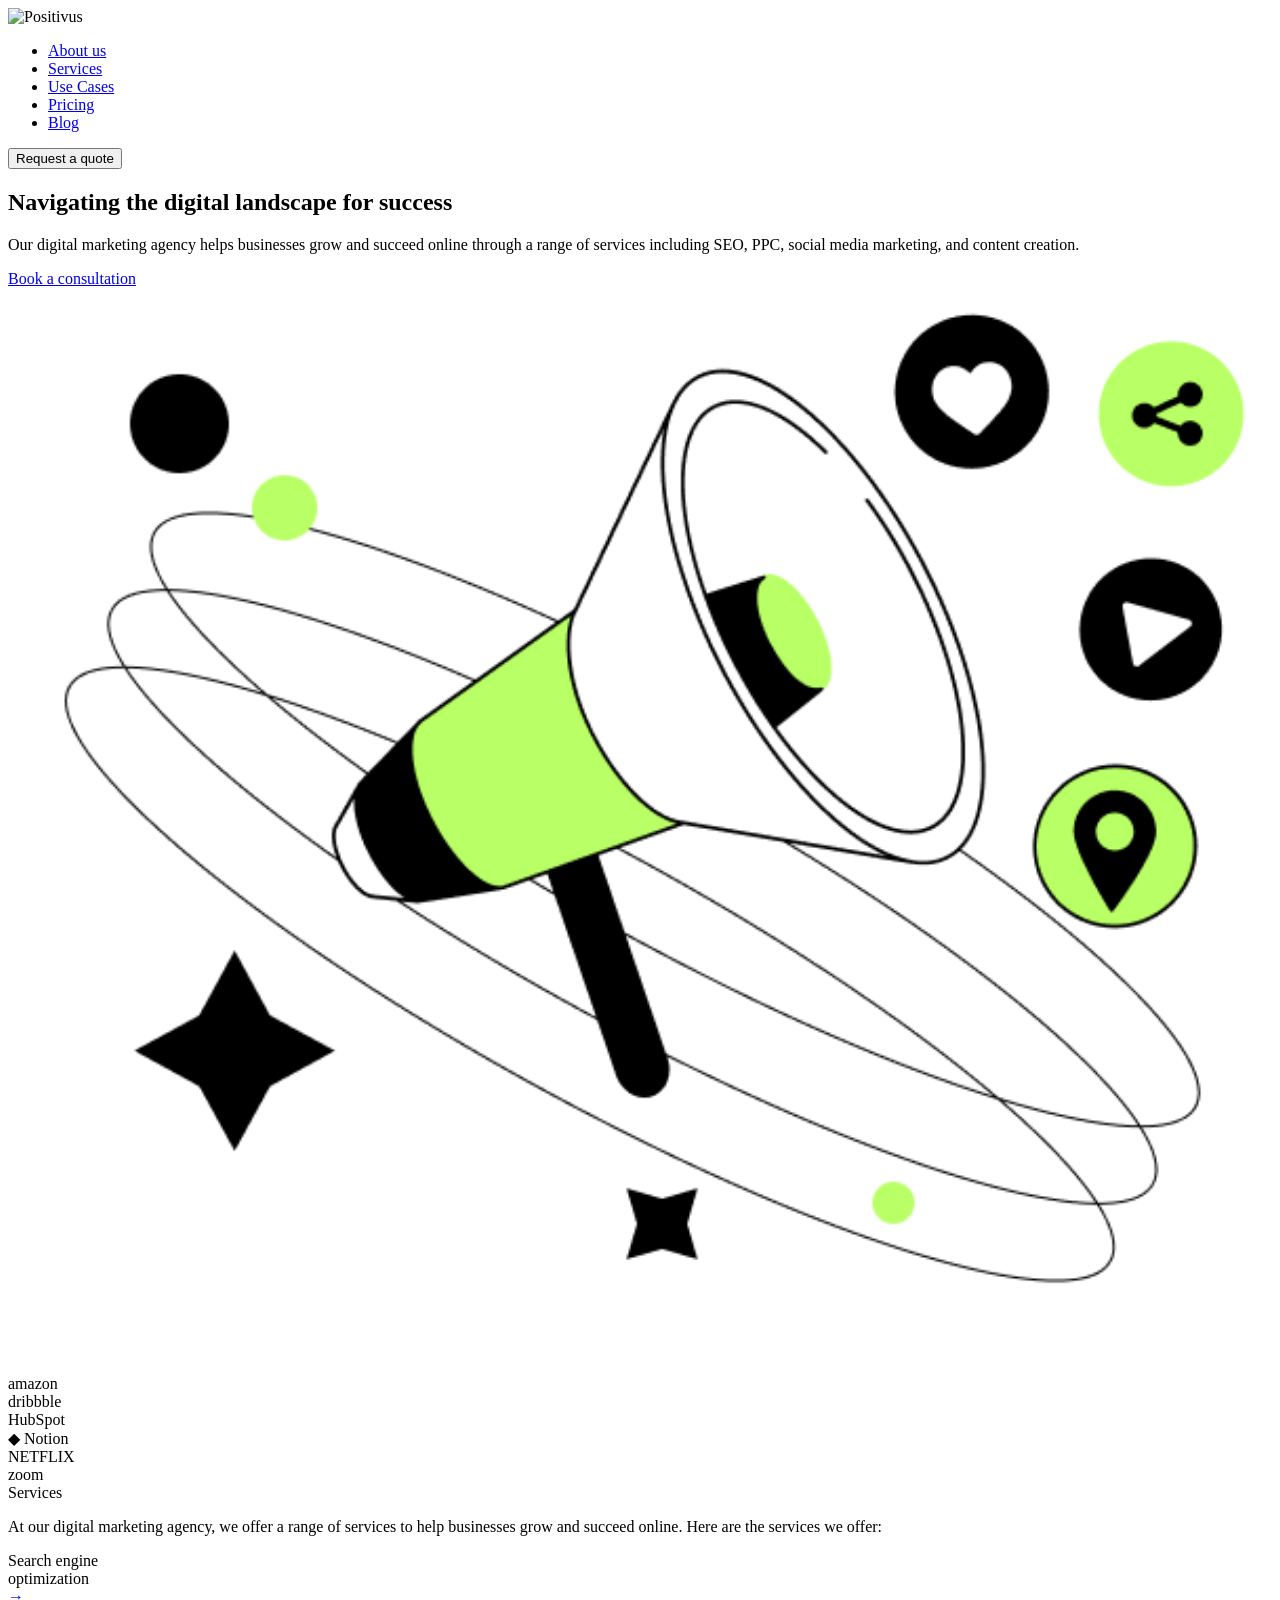
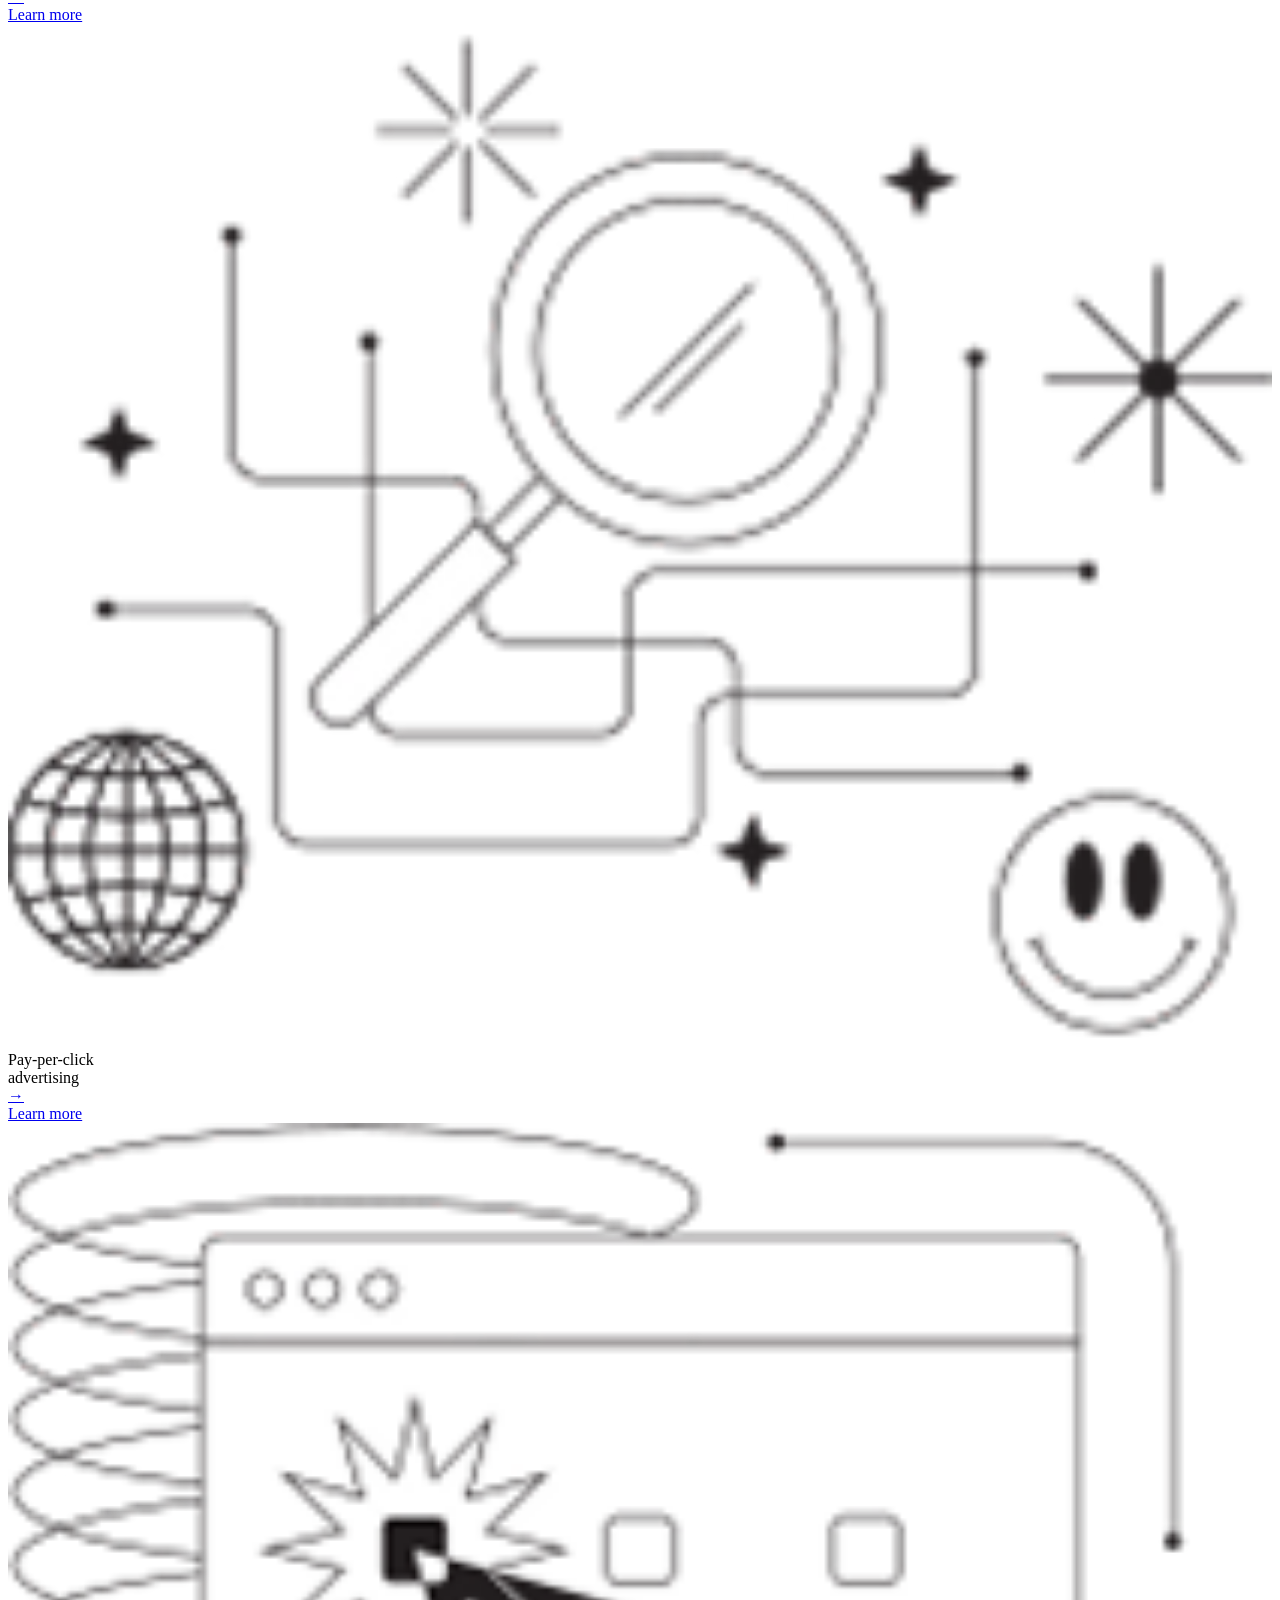
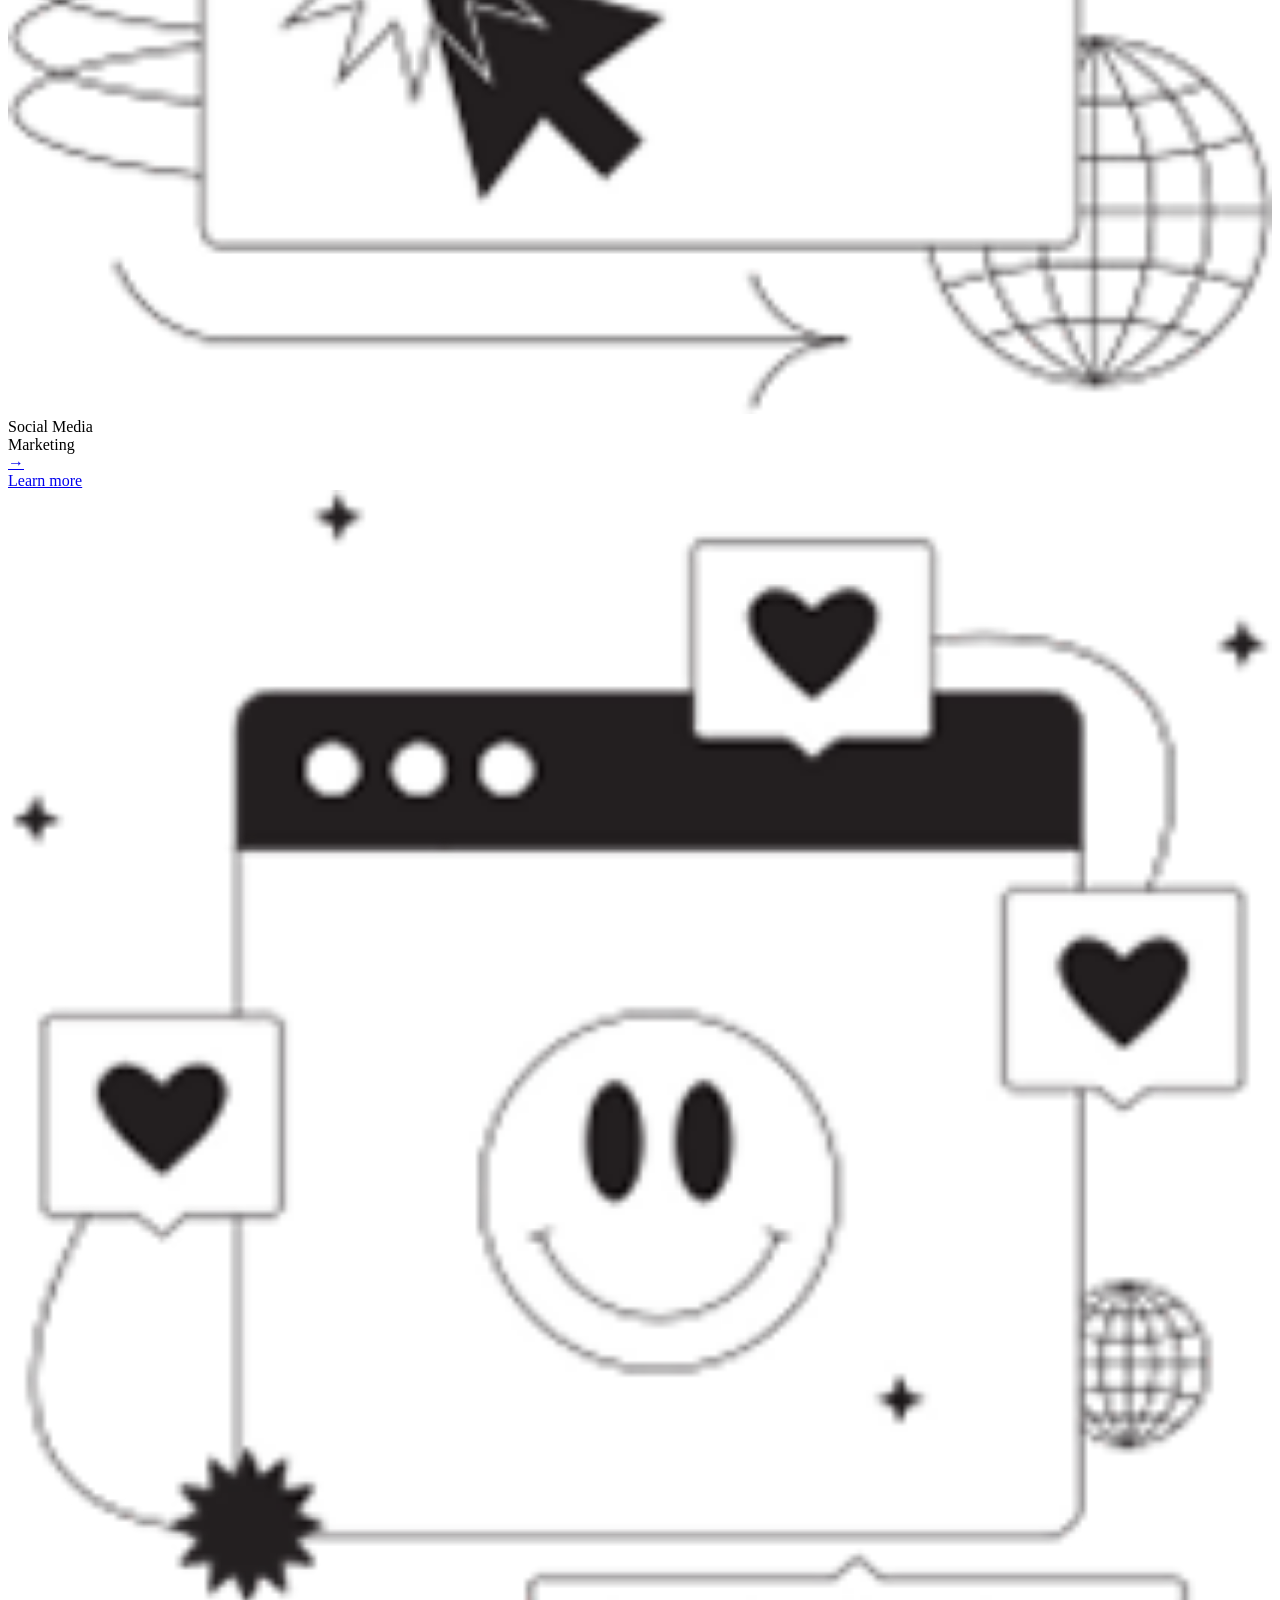
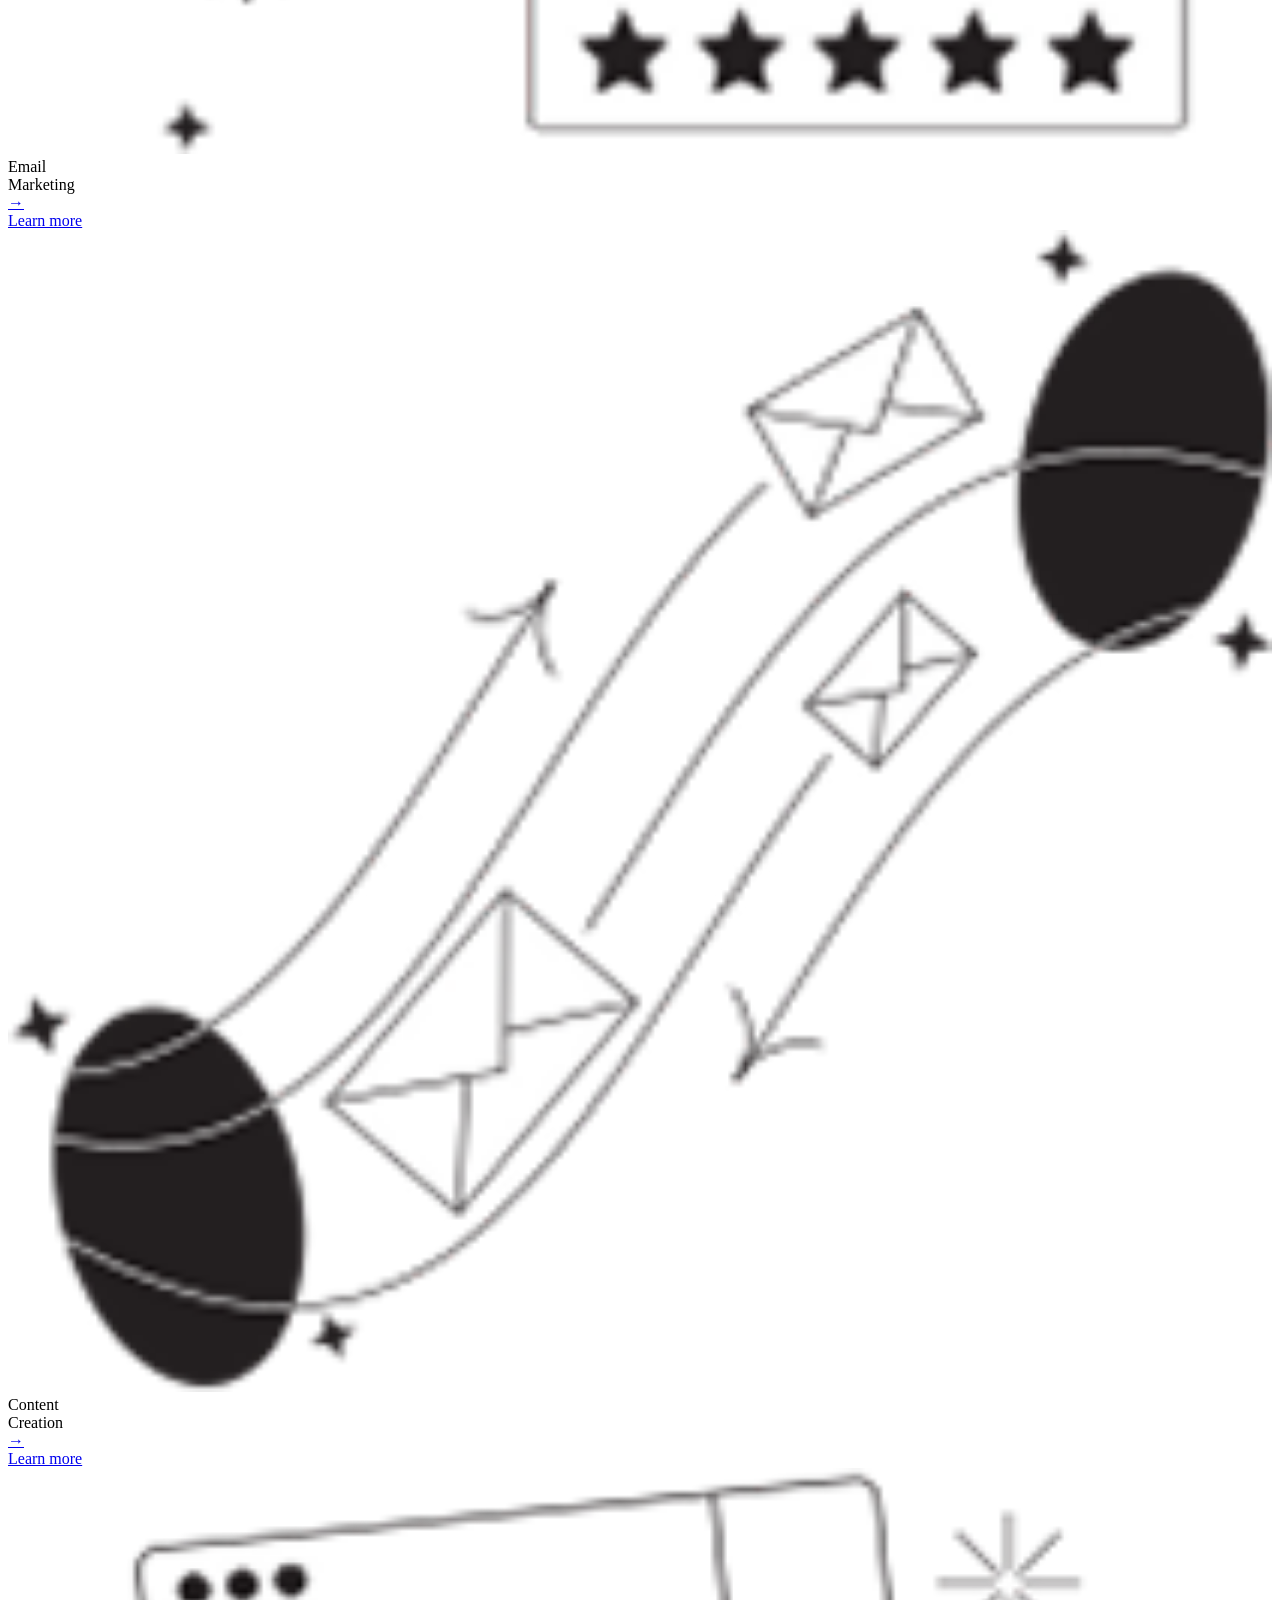
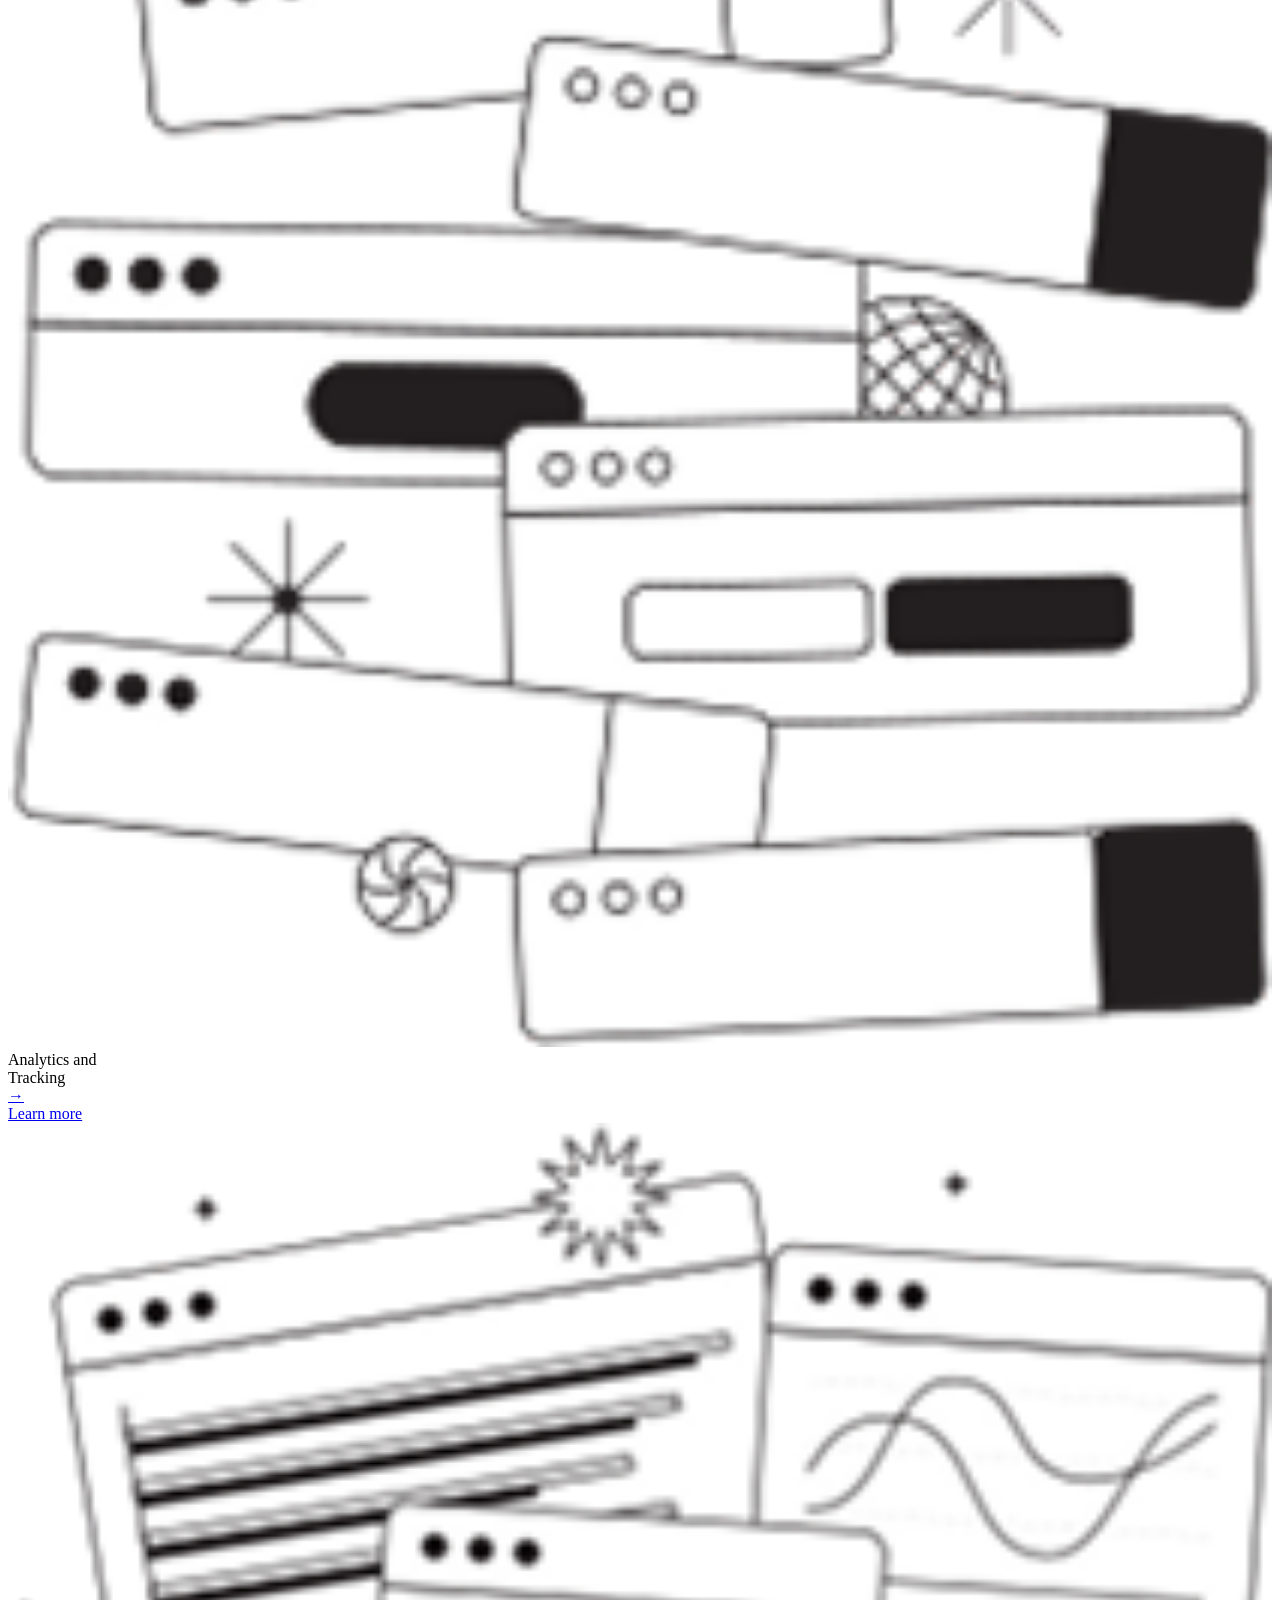
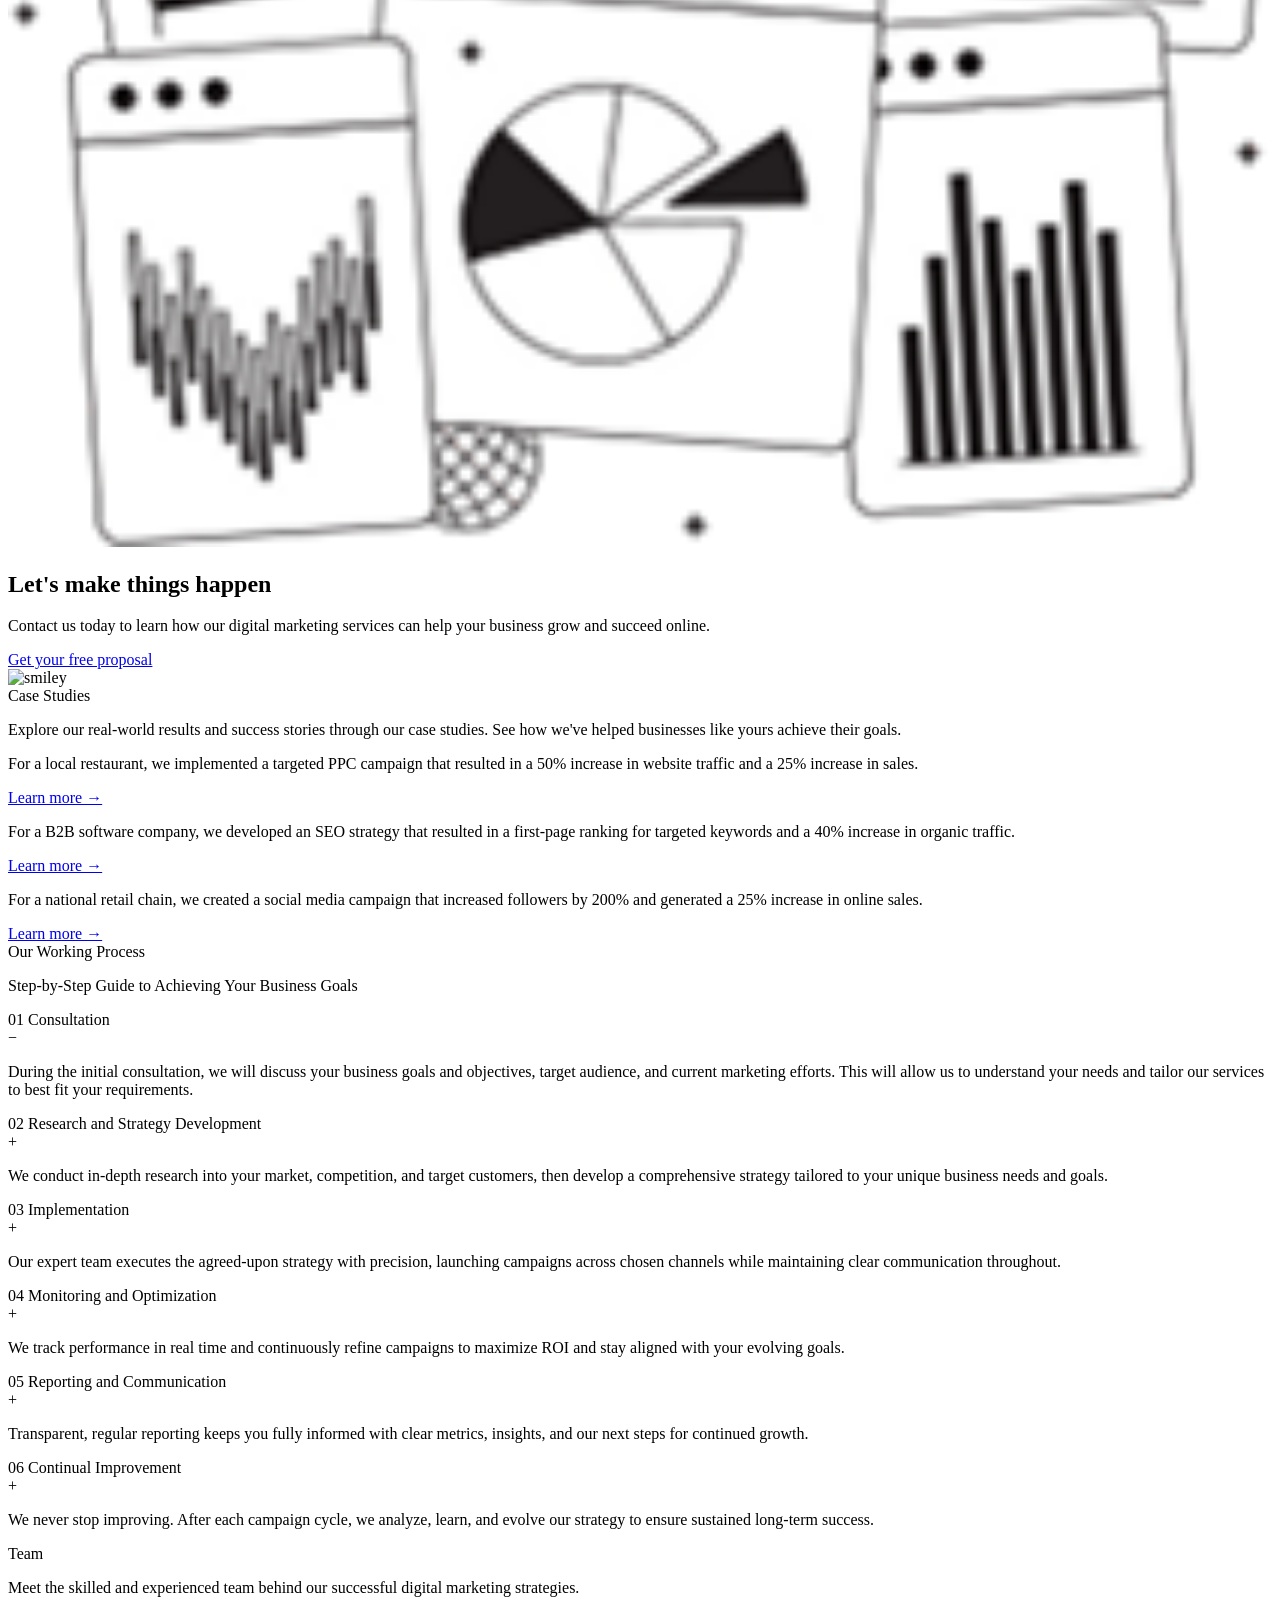
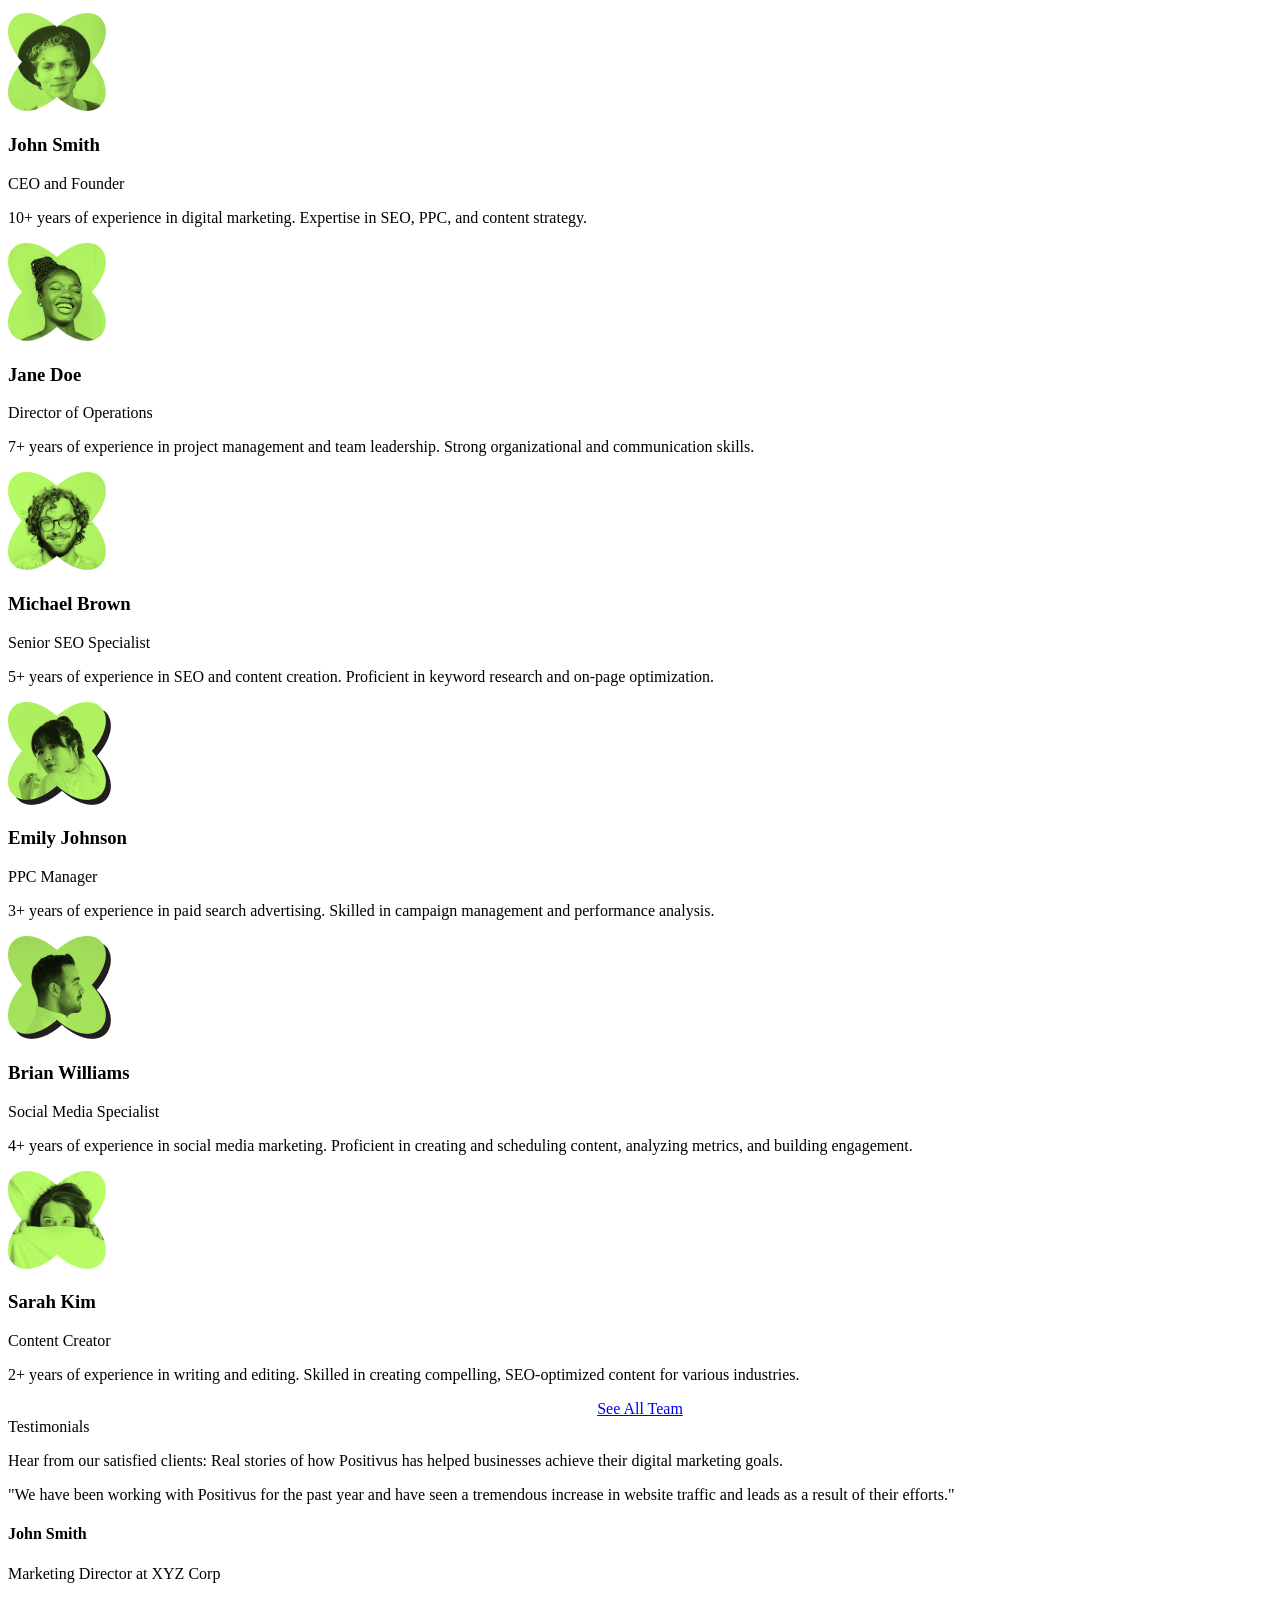
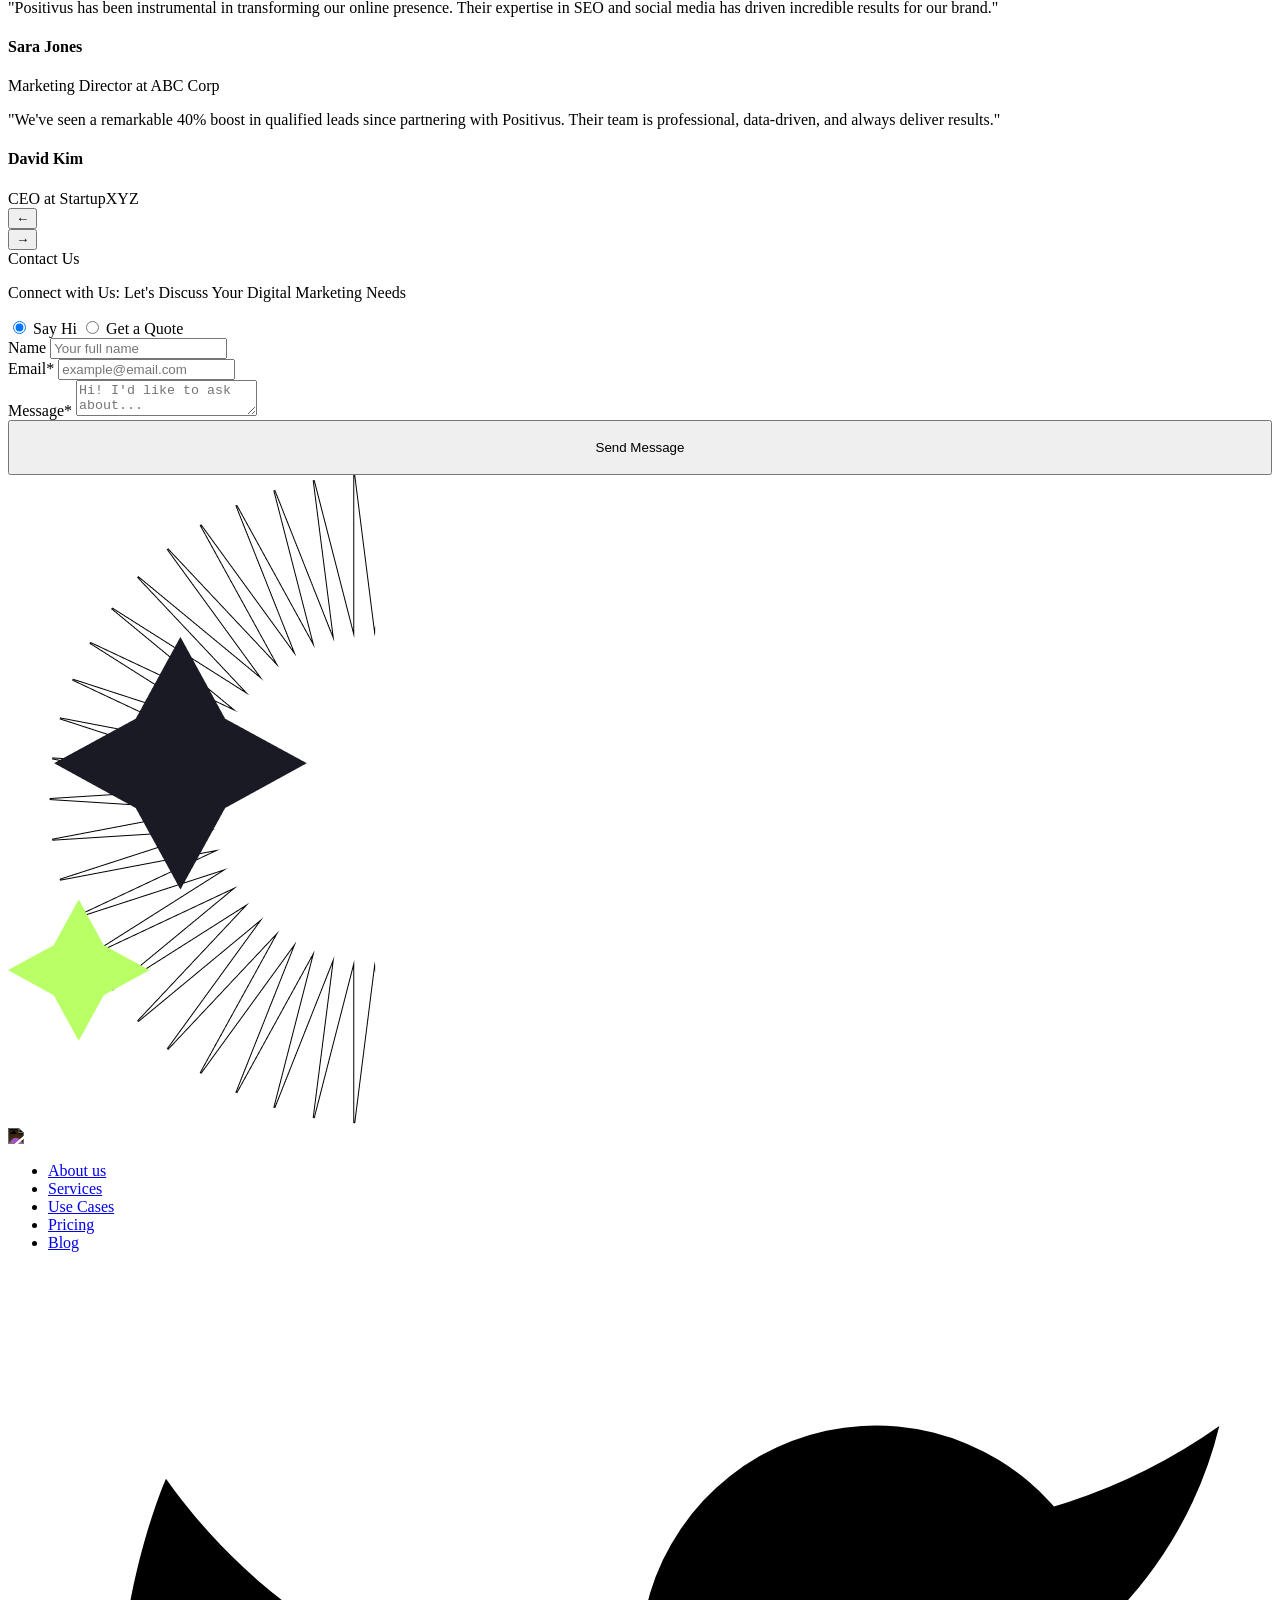
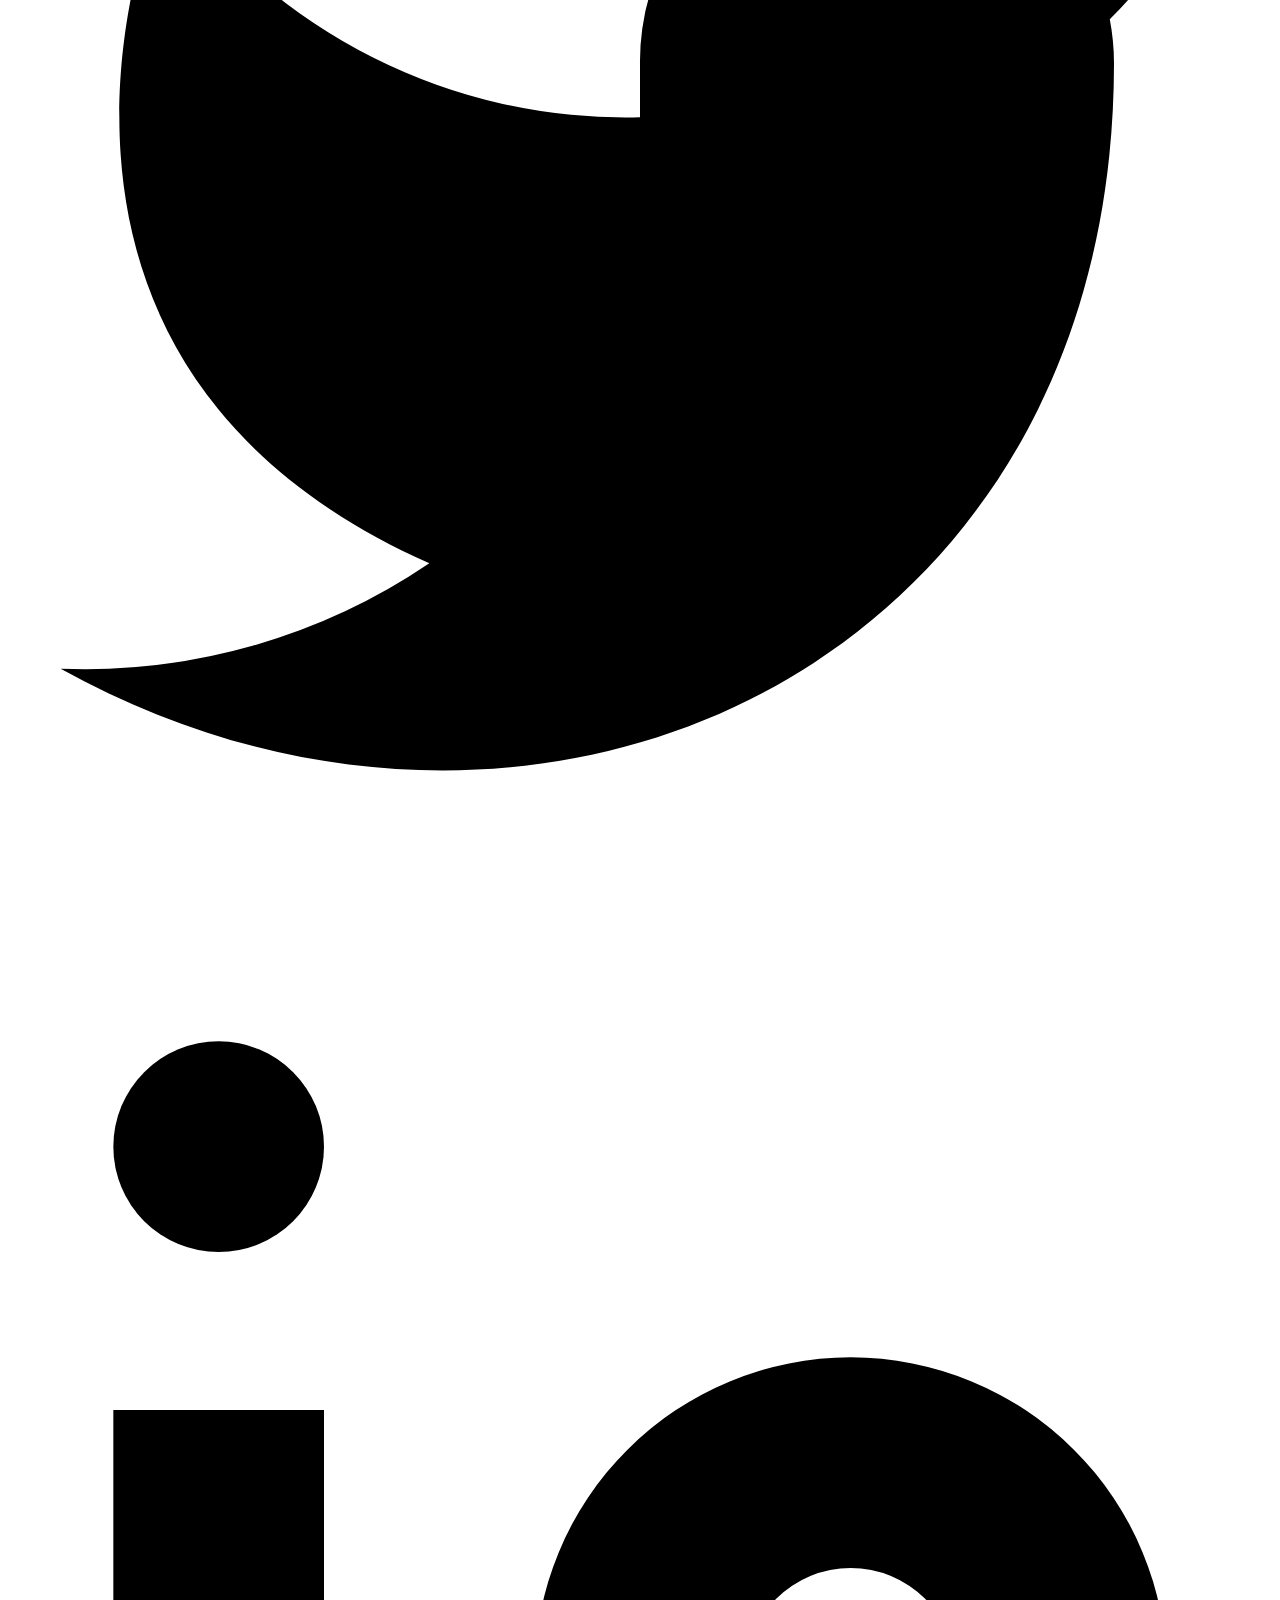
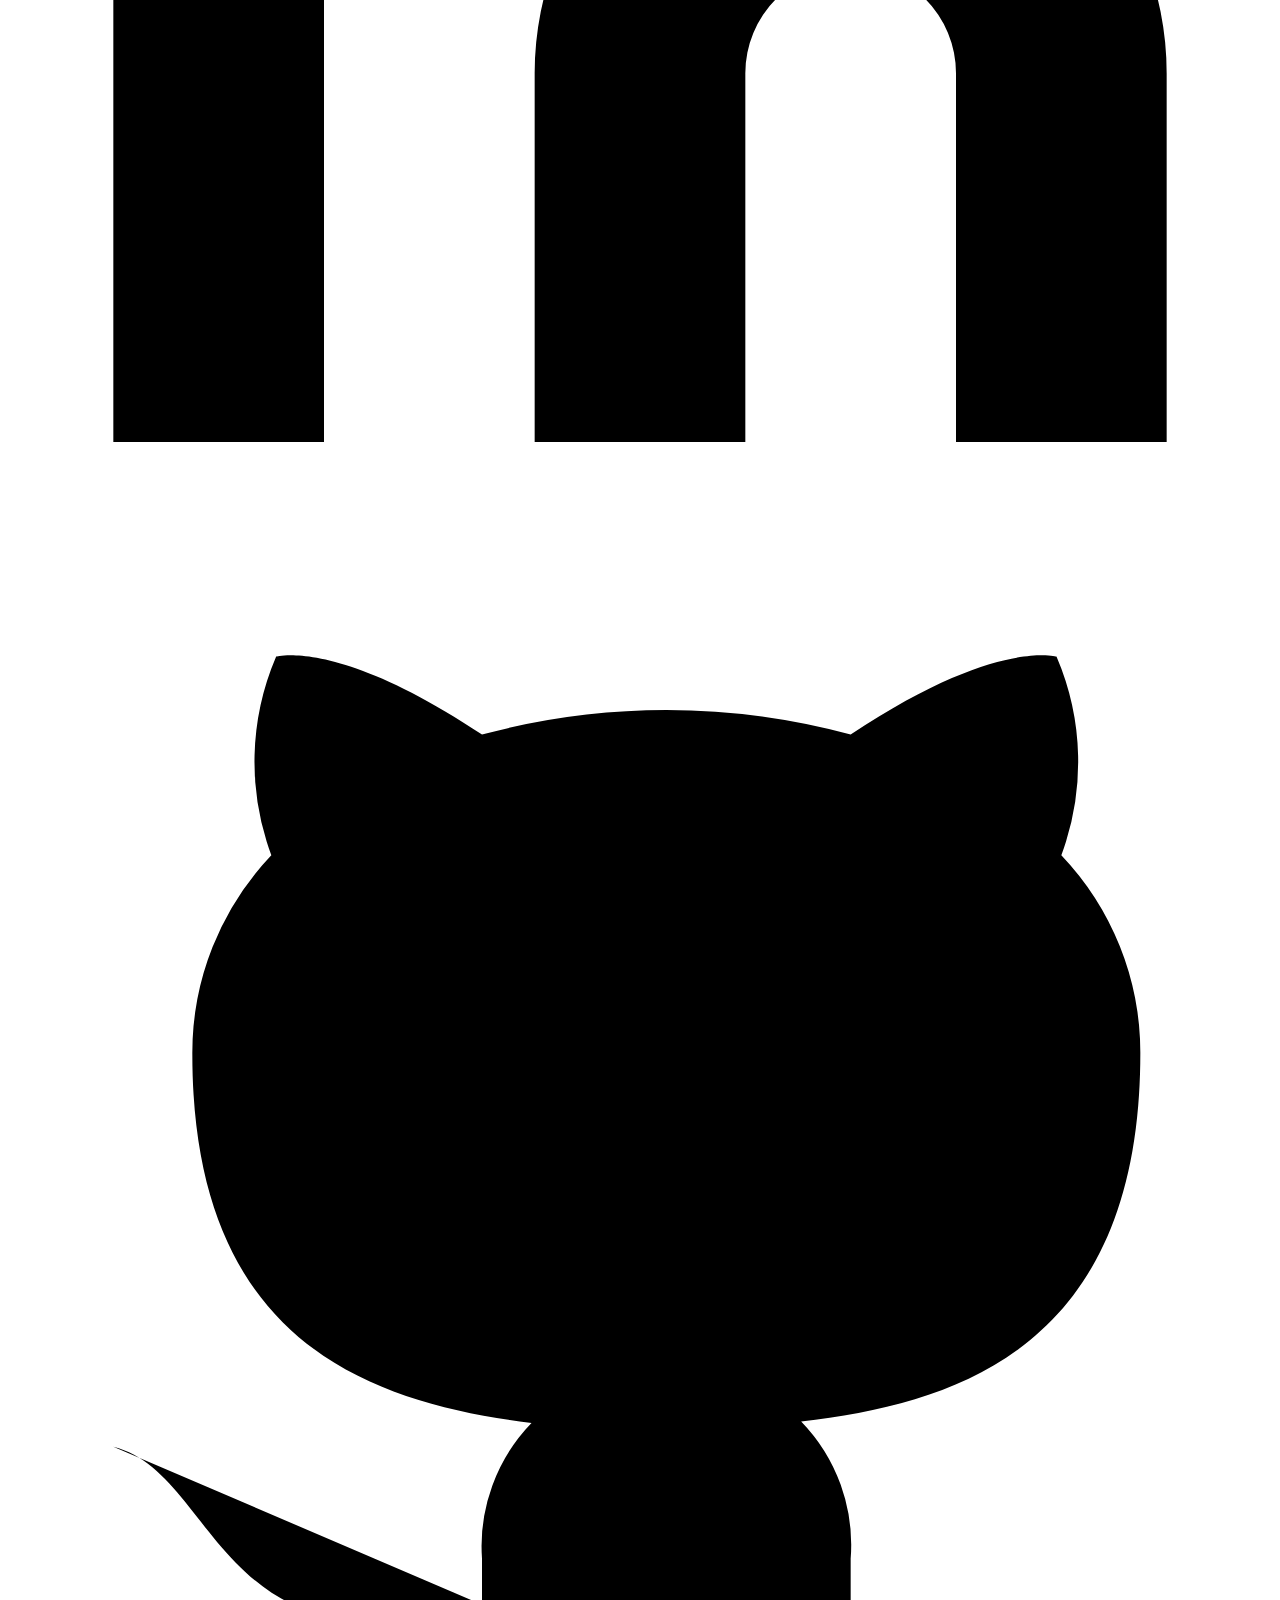
==== index.html @ cb210576 "Update and rename Positivus.html to index.html" ====
<!DOCTYPE html>
<html lang="en">
<head>
<meta charset="UTF-8">
<meta name="viewport" content="width=device-width, initial-scale=1.0">
<title>Positivus - Navigating the digital landscape for success</title>
<link href="https://fonts.googleapis.com/css2?family=Space+Grotesk:wght@300;400;500;600;700&display=swap" rel="stylesheet">
<link rel="stylesheet" href="positivus.css">
</head>
<body>

<!-- NAV -->
<nav>
  <div class="logo">
    <img src="pic/logo.png" alt="Positivus" style="height:36px; width:auto; object-fit:contain;">
  </div>
  <ul>
    <li><a href="#">About us</a></li>
    <li><a href="#">Services</a></li>
    <li><a href="#">Use Cases</a></li>
    <li><a href="#">Pricing</a></li>
    <li><a href="#">Blog</a></li>
  </ul>
  <button class="nav-btn">Request a quote</button>
</nav>

<!-- HERO -->
<section class="hero">
  <div class="hero-text fade-in">
    <h1>Navigating the digital landscape for success</h1>
    <p>Our digital marketing agency helps businesses grow and succeed online through a range of services including SEO, PPC, social media marketing, and content creation.</p>
    <a href="#" class="btn-primary">Book a consultation</a>
  </div>
  <div class="hero-img fade-in">
    <img src="pic/Mango.png" alt="Hero Illustration" style="width:100%; height:100%; object-fit:contain;">
  </div>
</section>

<!-- BRANDS -->
<div class="brands">
  <div class="brand-item">amazon</div>
  <div class="brand-item italic">dribbble</div>
  <div class="brand-item">HubSpot</div>
  <div class="brand-item">◆ Notion</div>
  <div class="brand-item">NETFLIX</div>
  <div class="brand-item">zoom</div>
</div>

<!-- SERVICES -->
<section class="services">
  <div class="section-header fade-in">
    <div>
      <span class="section-tag">Services</span>
    </div>
    <p class="section-desc">At our digital marketing agency, we offer a range of services to help businesses grow and succeed online. Here are the services we offer:</p>
  </div>

  <div class="services-grid">
    <!-- Card 1 -->
    <div class="service-card light fade-in">
      <div class="service-card-left">
        <div class="service-card-title">
          <span class="highlight-black">Search engine</span><br>
          <span class="highlight-black">optimization</span>
        </div>
        <a href="#" class="service-learn">
          <div class="arrow-circle">→</div>
          Learn more
        </a>
      </div>
      <div class="service-card-img">
        <img src="pic/Illustration.png" alt="SEO Illustration" style="width:100%; height:100%; object-fit:contain; object-position: bottom right;">
      </div>
    </div>

    <!-- Card 2 -->
    <div class="service-card green fade-in">
      <div class="service-card-left">
        <div class="service-card-title">
          Pay-per-click<br>advertising
        </div>
        <a href="#" class="service-learn">
          <div class="arrow-circle">→</div>
          Learn more
        </a>
      </div>
      <div class="service-card-img">
        <img src="pic/Illustration (1).png" alt="PPC Illustration" style="width:100%; height:100%; object-fit:contain; object-position: bottom right;">
      </div>
    </div>

    <!-- Card 3 -->
    <div class="service-card dark fade-in">
      <div class="service-card-left">
        <div class="service-card-title">
          <span class="highlight-green">Social Media</span><br>
          <span class="highlight-green">Marketing</span>
        </div>
        <a href="#" class="service-learn">
          <div class="arrow-circle">→</div>
          Learn more
        </a>
      </div>
      <div class="service-card-img">
        <img src="pic/Illustration (2).png" alt="Social Media Illustration" style="width:100%; height:100%; object-fit:contain; object-position: bottom right;">
      </div>
    </div>

    <!-- Card 4 -->
    <div class="service-card light fade-in">
      <div class="service-card-left">
        <div class="service-card-title">
          <span class="highlight-black">Email</span><br>
          <span class="highlight-black">Marketing</span>
        </div>
        <a href="#" class="service-learn">
          <div class="arrow-circle">→</div>
          Learn more
        </a>
      </div>
      <div class="service-card-img">
        <img src="pic/Illustration (3.5).png" alt="Email Marketing Illustration" style="width:100%; height:100%; object-fit:contain; object-position: bottom right;">
      </div>
    </div>

    <!-- Card 5 -->
    <div class="service-card green fade-in">
      <div class="service-card-left">
        <div class="service-card-title">
          Content<br>Creation
        </div>
        <a href="#" class="service-learn">
          <div class="arrow-circle">→</div>
          Learn more
        </a>
      </div>
      <div class="service-card-img">
        <img src="pic/Illustration (3).png" alt="Content Creation Illustration" style="width:100%; height:100%; object-fit:contain; object-position: bottom right;">
      </div>
    </div>

    <!-- Card 6 -->
    <div class="service-card dark fade-in">
      <div class="service-card-left">
        <div class="service-card-title">
          <span class="highlight-white">Analytics and</span><br>
          <span class="highlight-green">Tracking</span>
        </div>
        <a href="#" class="service-learn">
          <div class="arrow-circle">→</div>
          Learn more
        </a>
      </div>
      <div class="service-card-img">
        <img src="pic/Illustration (4).png" alt="Analytics Illustration" style="width:100%; height:100%; object-fit:contain; object-position: bottom right;">
      </div>
    </div>
  </div>
</section>

<!-- CTA BANNER -->
<div class="cta-banner fade-in">
  <div class="cta-text">
    <h2>Let's make things happen</h2>
    <p>Contact us today to learn how our digital marketing services can help your business grow and succeed online.</p>
    <a href="#" class="btn-primary">Get your free proposal</a>
  </div>
  <div class="cta-smiley"><img src="pic/frame 19.png" alt="smiley" style="width:494px; height:394px; object-fit:contain;"></div>
</div>

<!-- CASE STUDIES -->
<section class="case-studies">
  <div class="section-header fade-in">
    <div>
      <span class="section-tag">Case Studies</span>
    </div>
    <p class="section-desc">Explore our real-world results and success stories through our case studies. See how we've helped businesses like yours achieve their goals.</p>
  </div>

  <div class="case-studies-grid fade-in">
    <div class="case-card">
      <p>For a local restaurant, we implemented a targeted PPC campaign that resulted in a 50% increase in website traffic and a 25% increase in sales.</p>
      <a href="#" class="case-learn">Learn more →</a>
    </div>
    <div class="case-card">
      <p>For a B2B software company, we developed an SEO strategy that resulted in a first-page ranking for targeted keywords and a 40% increase in organic traffic.</p>
      <a href="#" class="case-learn">Learn more →</a>
    </div>
    <div class="case-card">
      <p>For a national retail chain, we created a social media campaign that increased followers by 200% and generated a 25% increase in online sales.</p>
      <a href="#" class="case-learn">Learn more →</a>
    </div>
  </div>
</section>

<!-- WORKING PROCESS -->
<section class="process">
  <div class="section-header fade-in">
    <div>
      <span class="section-tag">Our Working Process</span>
    </div>
    <p class="section-desc">Step-by-Step Guide to Achieving Your Business Goals</p>
  </div>

  <div class="process-list">
    <div class="process-item active fade-in">
      <div class="process-header" onclick="toggleProcess(this)">
        <span class="process-num">01</span>
        <span class="process-title">Consultation</span>
        <div class="process-toggle">−</div>
      </div>
      <div class="process-body">
        <p>During the initial consultation, we will discuss your business goals and objectives, target audience, and current marketing efforts. This will allow us to understand your needs and tailor our services to best fit your requirements.</p>
      </div>
    </div>
    <div class="process-item fade-in">
      <div class="process-header" onclick="toggleProcess(this)">
        <span class="process-num">02</span>
        <span class="process-title">Research and Strategy Development</span>
        <div class="process-toggle">+</div>
      </div>
      <div class="process-body">
        <p>We conduct in-depth research into your market, competition, and target customers, then develop a comprehensive strategy tailored to your unique business needs and goals.</p>
      </div>
    </div>
    <div class="process-item fade-in">
      <div class="process-header" onclick="toggleProcess(this)">
        <span class="process-num">03</span>
        <span class="process-title">Implementation</span>
        <div class="process-toggle">+</div>
      </div>
      <div class="process-body">
        <p>Our expert team executes the agreed-upon strategy with precision, launching campaigns across chosen channels while maintaining clear communication throughout.</p>
      </div>
    </div>
    <div class="process-item fade-in">
      <div class="process-header" onclick="toggleProcess(this)">
        <span class="process-num">04</span>
        <span class="process-title">Monitoring and Optimization</span>
        <div class="process-toggle">+</div>
      </div>
      <div class="process-body">
        <p>We track performance in real time and continuously refine campaigns to maximize ROI and stay aligned with your evolving goals.</p>
      </div>
    </div>
    <div class="process-item fade-in">
      <div class="process-header" onclick="toggleProcess(this)">
        <span class="process-num">05</span>
        <span class="process-title">Reporting and Communication</span>
        <div class="process-toggle">+</div>
      </div>
      <div class="process-body">
        <p>Transparent, regular reporting keeps you fully informed with clear metrics, insights, and our next steps for continued growth.</p>
      </div>
    </div>
    <div class="process-item fade-in">
      <div class="process-header" onclick="toggleProcess(this)">
        <span class="process-num">06</span>
        <span class="process-title">Continual Improvement</span>
        <div class="process-toggle">+</div>
      </div>
      <div class="process-body">
        <p>We never stop improving. After each campaign cycle, we analyze, learn, and evolve our strategy to ensure sustained long-term success.</p>
      </div>
    </div>
  </div>
</section>

<!-- TEAM -->
<section class="team">
  <div class="section-header fade-in">
    <div>
      <span class="section-tag">Team</span>
    </div>
    <p class="section-desc">Meet the skilled and experienced team behind our successful digital marketing strategies.</p>
  </div>

  <div class="team-grid">
    <div class="team-card fade-in">
      <div class="team-card-top">
        <div class="team-avatar">
          <img src="pic/Mask group.png" alt="John Smith">
        </div>
        <div class="team-info">
          <h3>John Smith</h3>
          <span>CEO and Founder</span>
        </div>
      </div>
      <p>10+ years of experience in digital marketing. Expertise in SEO, PPC, and content strategy.</p>
    </div>
    <div class="team-card fade-in">
      <div class="team-card-top">
        <div class="team-avatar">
          <img src="pic/Mask group (2).png" alt="Jane Doe">
        </div>
        <div class="team-info">
          <h3>Jane Doe</h3>
          <span>Director of Operations</span>
        </div>
      </div>
      <p>7+ years of experience in project management and team leadership. Strong organizational and communication skills.</p>
    </div>
    <div class="team-card fade-in">
      <div class="team-card-top">
        <div class="team-avatar">
          <img src="pic/Mask group (3).png" alt="Michael Brown">
        </div>
        <div class="team-info">
          <h3>Michael Brown</h3>
          <span>Senior SEO Specialist</span>
        </div>
      </div>
      <p>5+ years of experience in SEO and content creation. Proficient in keyword research and on-page optimization.</p>
    </div>
    <div class="team-card fade-in">
      <div class="team-card-top">
        <div class="team-avatar">
          <img src="pic/Mask group (4).png" alt="Emily Johnson">
        </div>
        <div class="team-info">
          <h3>Emily Johnson</h3>
          <span>PPC Manager</span>
        </div>
      </div>
      <p>3+ years of experience in paid search advertising. Skilled in campaign management and performance analysis.</p>
    </div>
    <div class="team-card fade-in">
      <div class="team-card-top">
        <div class="team-avatar">
          <img src="pic/Mask group (5).png" alt="Brian Williams">
        </div>
        <div class="team-info">
          <h3>Brian Williams</h3>
          <span>Social Media Specialist</span>
        </div>
      </div>
      <p>4+ years of experience in social media marketing. Proficient in creating and scheduling content, analyzing metrics, and building engagement.</p>
    </div>
    <div class="team-card fade-in">
      <div class="team-card-top">
        <div class="team-avatar">
          <img src="pic/Mask group (6).png" alt="Sarah Kim">
        </div>
        <div class="team-info">
          <h3>Sarah Kim</h3>
          <span>Content Creator</span>
        </div>
      </div>
      <p>2+ years of experience in writing and editing. Skilled in creating compelling, SEO-optimized content for various industries.</p>
    </div>
  </div>
  <div style="text-align:center">
    <a href="#" class="nav-btn" style="font-family:inherit; padding:16px 48px; font-size:16px;">See All Team</a>
  </div>
</section>

<!-- TESTIMONIALS -->
<section class="testimonials">
  <div class="section-header fade-in">
    <div>
      <span class="section-tag">Testimonials</span>
    </div>
    <p class="section-desc">Hear from our satisfied clients: Real stories of how Positivus has helped businesses achieve their digital marketing goals.</p>
  </div>

  <div class="testimonials-track fade-in">
    <div class="testimonials-inner">
      <div class="testimonial-card">
        <p>"We have been working with Positivus for the past year and have seen a tremendous increase in website traffic and leads as a result of their efforts."</p>
        <div class="testimonial-author">
          <h4>John Smith</h4>
          <span>Marketing Director at XYZ Corp</span>
        </div>
      </div>
      <div class="testimonial-card">
        <p>"Positivus has been instrumental in transforming our online presence. Their expertise in SEO and social media has driven incredible results for our brand."</p>
        <div class="testimonial-author">
          <h4>Sara Jones</h4>
          <span>Marketing Director at ABC Corp</span>
        </div>
      </div>
      <div class="testimonial-card">
        <p>"We've seen a remarkable 40% boost in qualified leads since partnering with Positivus. Their team is professional, data-driven, and always deliver results."</p>
        <div class="testimonial-author">
          <h4>David Kim</h4>
          <span>CEO at StartupXYZ</span>
        </div>
      </div>
    </div>
    <div class="testimonials-nav">
      <button onclick="prevTestimonial()">←</button>
      <div class="dots">
        <div class="dot active"></div>
        <div class="dot"></div>
        <div class="dot"></div>
        <div class="dot"></div>
        <div class="dot"></div>
      </div>
      <button onclick="nextTestimonial()">→</button>
    </div>
  </div>
</section>

<!-- CONTACT US -->
<section class="contact">
  <div class="section-header fade-in">
    <div>
      <span class="section-tag">Contact Us</span>
    </div>
    <p class="section-desc">Connect with Us: Let's Discuss Your Digital Marketing Needs</p>
  </div>

  <div class="contact-inner fade-in">
    <div class="contact-left">
      <div class="radio-group">
        <label class="radio-label">
          <input type="radio" name="contact-type" value="say-hi" checked> Say Hi
        </label>
        <label class="radio-label">
          <input type="radio" name="contact-type" value="get-quote"> Get a Quote
        </label>
      </div>
      <div class="contact-form">
        <div class="form-group">
          <label>Name</label>
          <input type="text" placeholder="Your full name">
        </div>
        <div class="form-group">
          <label>Email*</label>
          <input type="email" placeholder="example@email.com">
        </div>
        <div class="form-group">
          <label>Message*</label>
          <textarea placeholder="Hi! I'd like to ask about..."></textarea>
        </div>
        <button class="btn-primary" style="width:100%; padding: 18px; text-align:center;">Send Message</button>
      </div>
    </div>
    <div class="contact-deco">
      <img src="pic/Illustration (5).png" alt="Contact Illustration">
    </div>
  </div>
</section>

<!-- FOOTER -->
<footer>
  <div class="footer-top">
    <div class="footer-logo">
      <img src="pic/logo.png" alt="Positivus" style="height:36px; width:auto; object-fit:contain; filter:invert(1);">
    </div>
    <ul>
      <li><a href="#">About us</a></li>
      <li><a href="#">Services</a></li>
      <li><a href="#">Use Cases</a></li>
      <li><a href="#">Pricing</a></li>
      <li><a href="#">Blog</a></li>
    </ul>
    <div class="footer-socials">
      <div class="social-icon">
        <svg viewBox="0 0 24 24"><path d="M23 3a10.9 10.9 0 0 1-3.14 1.53 4.48 4.48 0 0 0-7.86 3v1A10.66 10.66 0 0 1 3 4s-4 9 5 13a11.64 11.64 0 0 1-7 2c9 5 20 0 20-11.5a4.5 4.5 0 0 0-.08-.83A7.72 7.72 0 0 0 23 3z"/></svg>
      </div>
      <div class="social-icon">
        <svg viewBox="0 0 24 24"><path d="M16 8a6 6 0 0 1 6 6v7h-4v-7a2 2 0 0 0-2-2 2 2 0 0 0-2 2v7h-4v-7a6 6 0 0 1 6-6zM2 9h4v12H2z"/><circle cx="4" cy="4" r="2"/></svg>
      </div>
      <div class="social-icon">
        <svg viewBox="0 0 24 24"><path d="M9 19c-5 1.5-5-2.5-7-3m14 6v-3.87a3.37 3.37 0 0 0-.94-2.61c3.14-.35 6.44-1.54 6.44-7A5.44 5.44 0 0 0 20 4.77 5.07 5.07 0 0 0 19.91 1S18.73.65 16 2.48a13.38 13.38 0 0 0-7 0C6.27.65 5.09 1 5.09 1A5.07 5.07 0 0 0 5 4.77a5.44 5.44 0 0 0-1.5 3.78c0 5.42 3.3 6.61 6.44 7A3.37 3.37 0 0 0 9 18.13V22"/></svg>
      </div>
    </div>
  </div>

  <div class="footer-bottom">
    <div class="footer-contacts">
      <h4>Contact us:</h4>
      <p>Email: <a href="/cdn-cgi/l/email-protection" class="__cf_email__" data-cfemail="deb7b0b8b19eaeb1adb7aab7a8abadf0bdb1b3">[email&#160;protected]</a><br>
      Phone: 555-567-8901<br>
      Address: 1234 Main St<br>
      Moonstone City, Stardust State 12345</p>
    </div>
    <div style="flex:1; background: rgba(255,255,255,0.07); border-radius:16px; padding:36px 44px; max-width:440px;">
      <p style="color:#ccc; font-size:15px; margin-bottom:16px;">Subscribe to our newsletter</p>
      <div style="display:flex; gap:14px; align-items:center;">
        <input type="email" placeholder="Enter your email" style="flex:1; padding:14px 18px; border-radius:10px; border:2px solid rgba(255,255,255,0.2); background:transparent; color:white; font-family:inherit; font-size:14px; outline:none;">
        <button class="btn-green" style="padding:14px 24px; white-space:nowrap; font-size:14px;">Subscribe</button>
      </div>
    </div>
  </div>

  <div style="margin-top:40px; padding-top:28px; border-top:1px solid rgba(255,255,255,0.1); display:flex; gap:28px; align-items:center;">
    <p style="font-size:14px; color:#888;">© 2023 Positivus. All Rights Reserved.</p>
    <a href="#" style="color:#888; font-size:14px; text-decoration:underline; text-underline-offset:3px;">Privacy Policy</a>
  </div>
</footer>


<script src="positivus.js"></script>
</body>
</html>
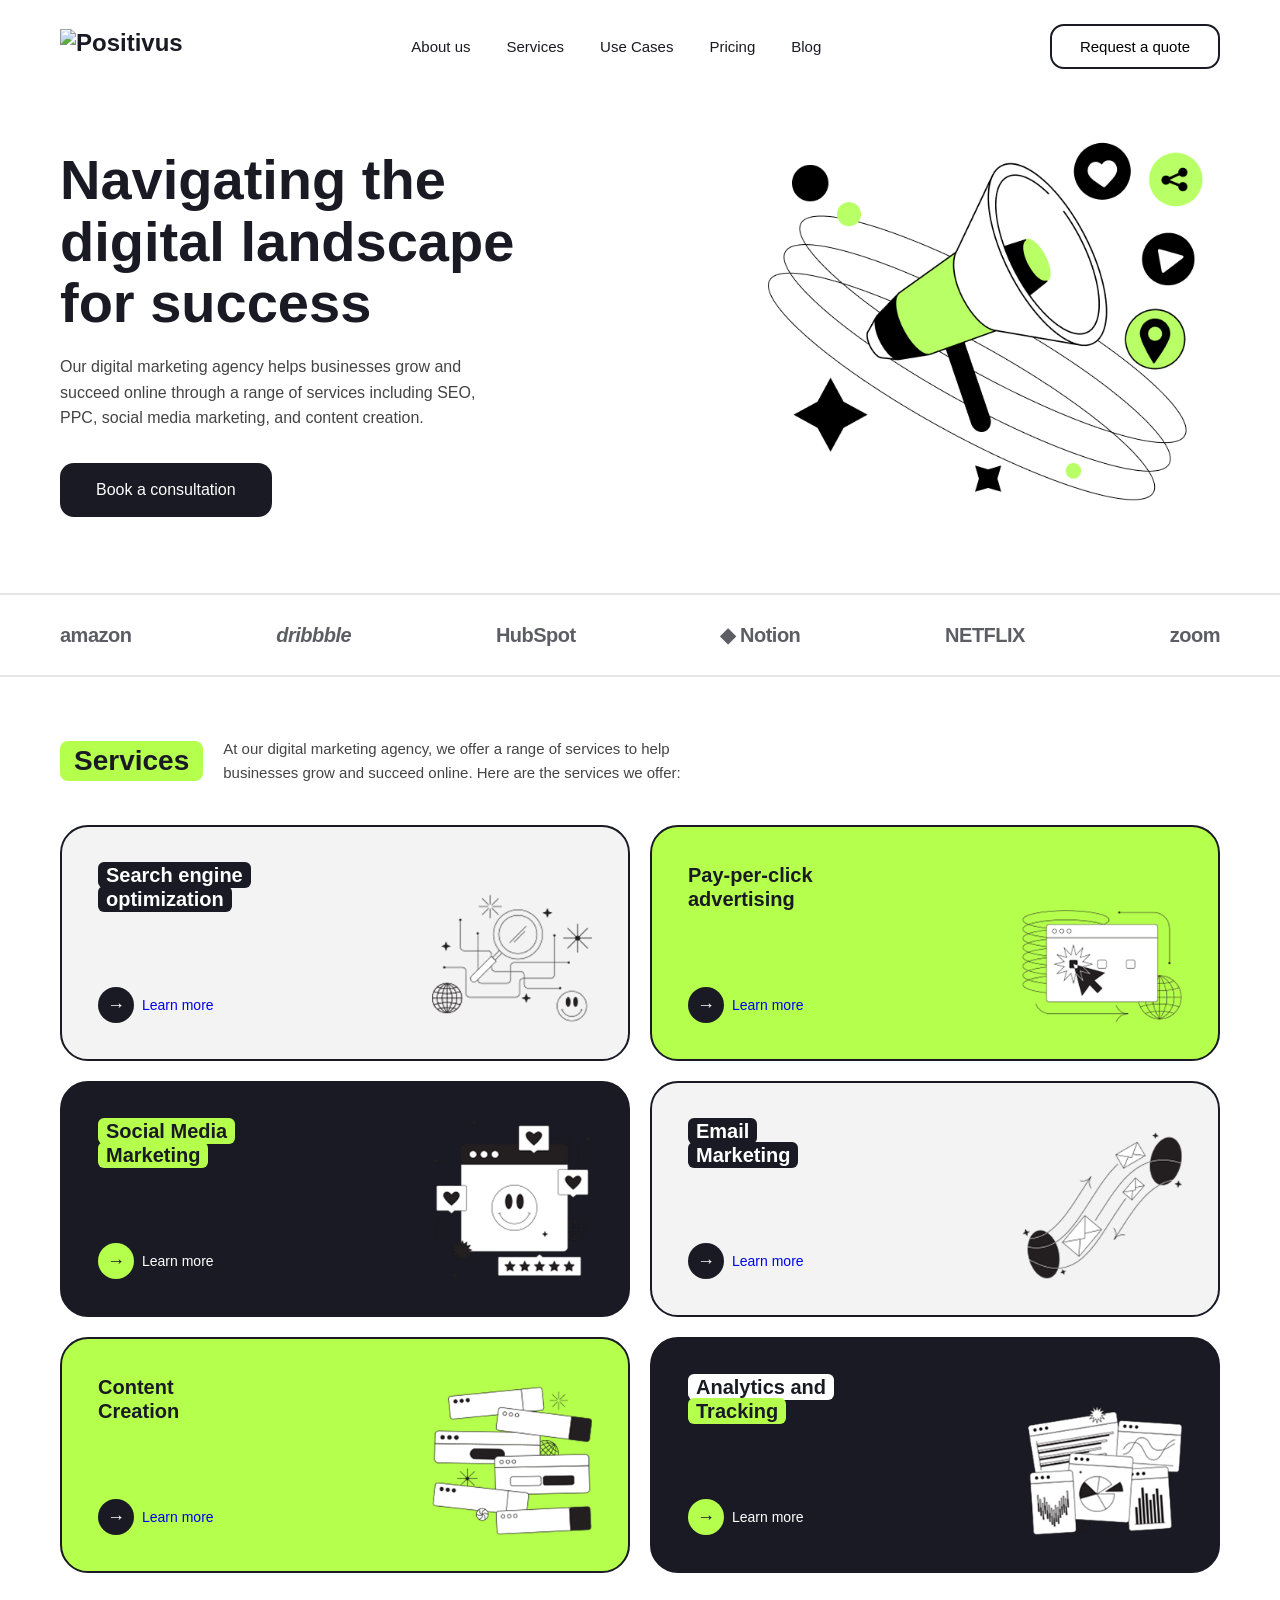
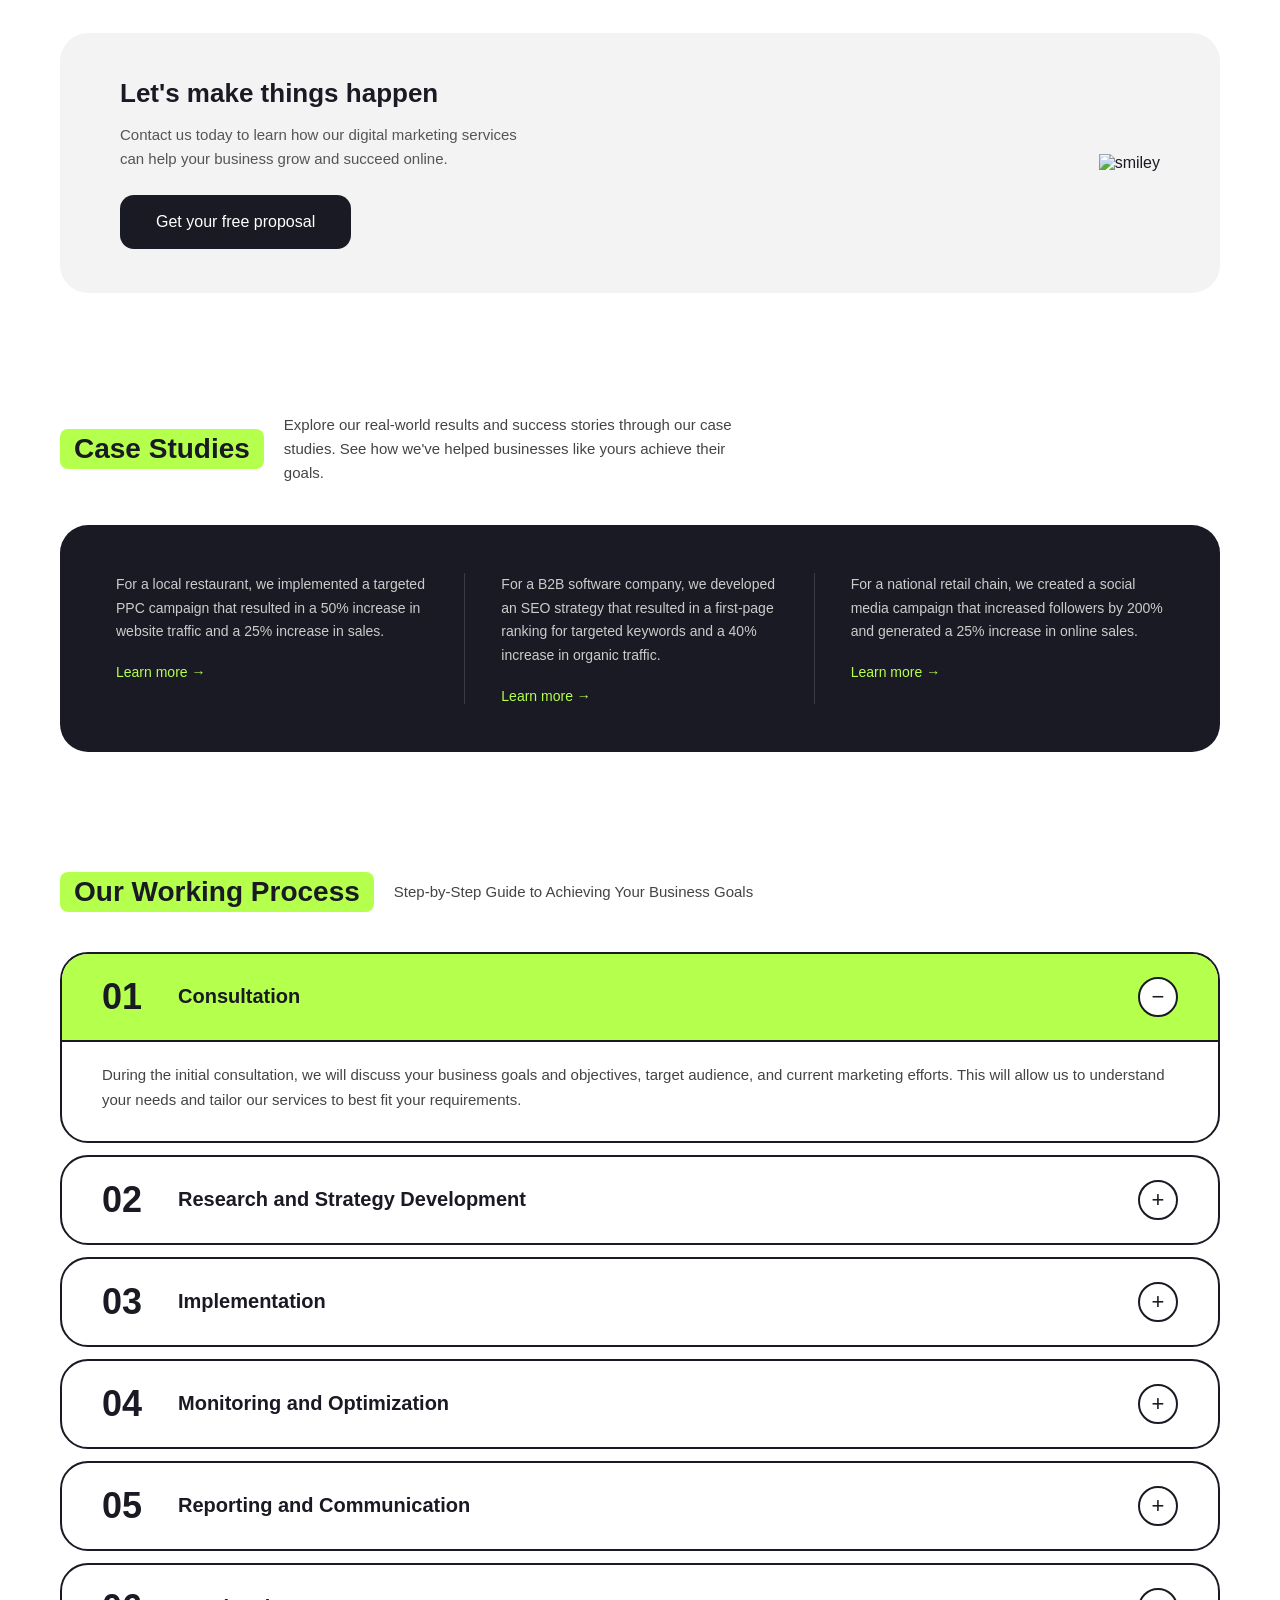
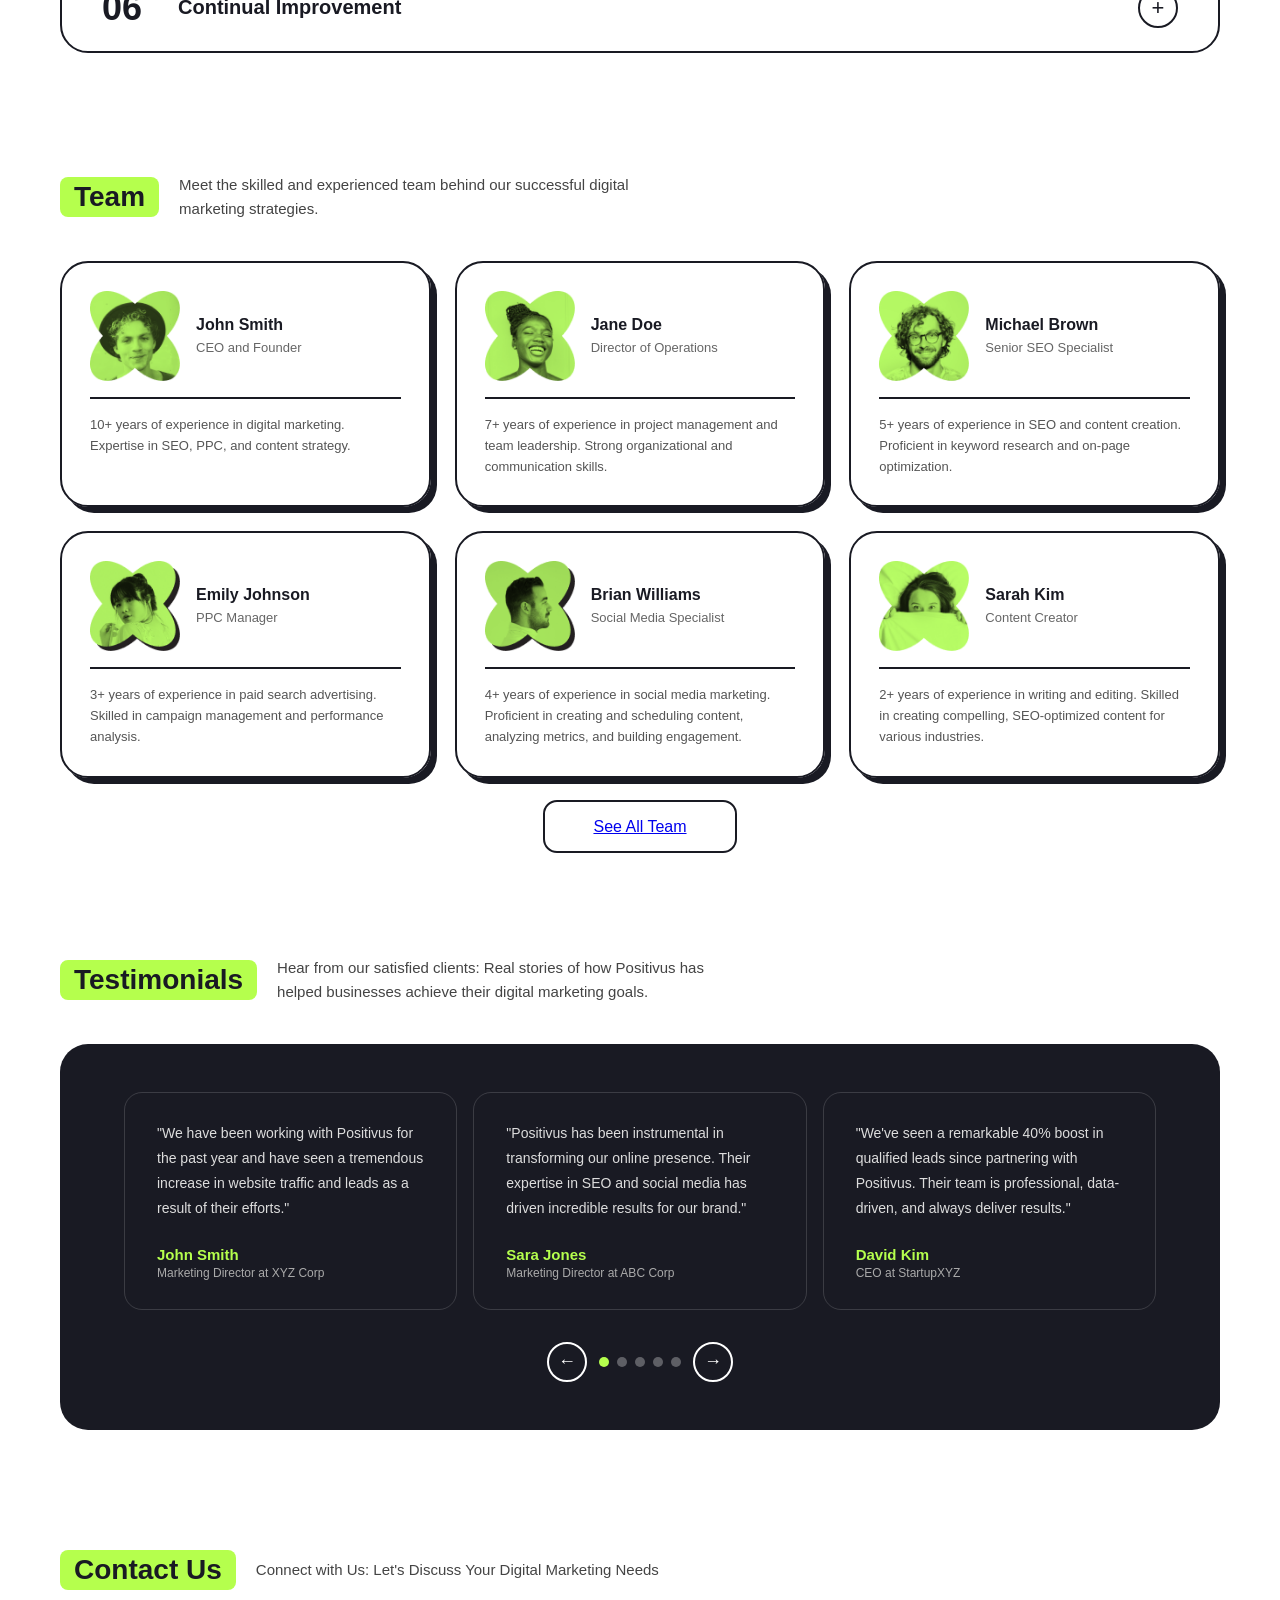
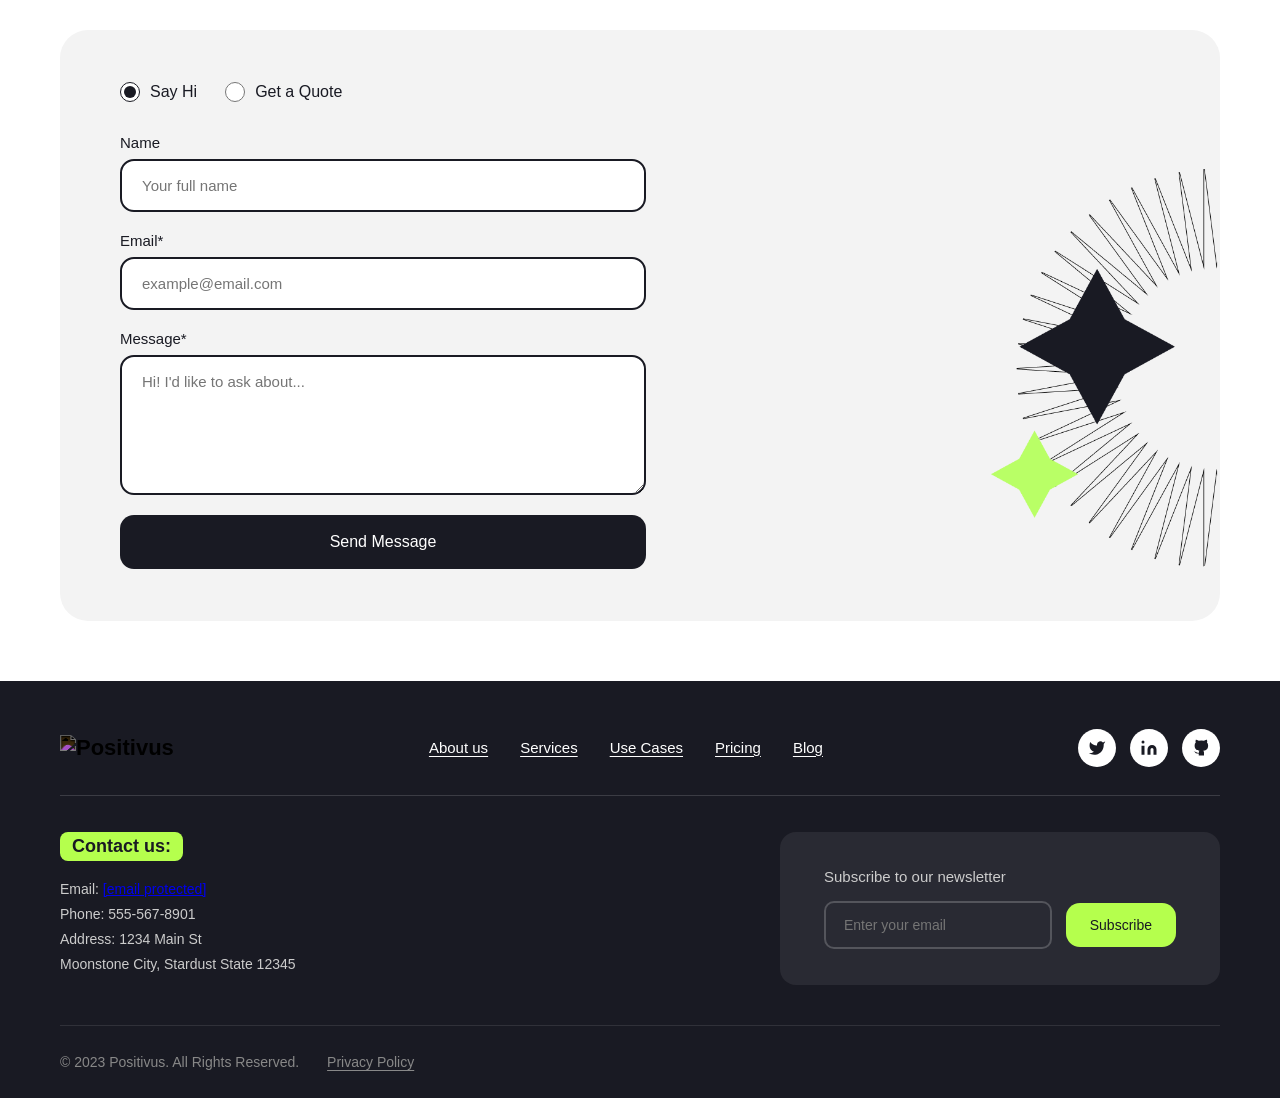
==== commit 445512c4: "Add files via upload" ====
--- a/index.html
+++ b/index.html
@@ -5,7 +5,7 @@
 <meta name="viewport" content="width=device-width, initial-scale=1.0">
 <title>Positivus - Navigating the digital landscape for success</title>
 <link href="https://fonts.googleapis.com/css2?family=Space+Grotesk:wght@300;400;500;600;700&display=swap" rel="stylesheet">
-<link rel="stylesheet" href="positivus.css">
+<link rel="stylesheet" href="style.css">
 </head>
 <body>
 
@@ -492,6 +492,6 @@
 </footer>
 
 
-<script src="positivus.js"></script>
+<script src="code.js"></script>
 </body>
-</html>
+</html>
--- a/style.css
+++ b/style.css
@@ -0,0 +1,643 @@
+:root {
+    --black: #191A23;
+    --green: #B5FF4D;
+    --white: #FFFFFF;
+    --gray: #F3F3F3;
+    --dark-gray: #292A32;
+    --text: #191A23;
+  }
+
+  * { margin: 0; padding: 0; box-sizing: border-box; }
+
+  body {
+    font-family: 'Space Grotesk', sans-serif;
+    color: var(--text);
+    background: var(--white);
+    overflow-x: hidden;
+  }
+
+  /* NAV */
+  nav {
+    display: flex;
+    align-items: center;
+    justify-content: space-between;
+    padding: 24px 60px;
+    background: var(--white);
+  }
+  .logo {
+    font-size: 24px;
+    font-weight: 700;
+    display: flex;
+    align-items: center;
+    gap: 8px;
+  }
+  .logo-star { font-size: 20px; }
+  nav ul {
+    display: flex;
+    list-style: none;
+    gap: 36px;
+  }
+  nav ul a {
+    text-decoration: none;
+    color: var(--text);
+    font-size: 15px;
+    font-weight: 400;
+  }
+  .nav-btn {
+    border: 2px solid var(--black);
+    background: transparent;
+    padding: 12px 28px;
+    border-radius: 14px;
+    font-family: inherit;
+    font-size: 15px;
+    cursor: pointer;
+    font-weight: 500;
+    transition: background 0.2s, color 0.2s;
+  }
+  .nav-btn:hover { background: var(--black); color: var(--white); }
+
+  /* HERO */
+  .hero {
+    display: flex;
+    align-items: center;
+    justify-content: space-between;
+    padding: 40px 60px 60px;
+    gap: 40px;
+  }
+  .hero-text { max-width: 530px; }
+  .hero-text h1 {
+    font-size: 56px;
+    font-weight: 700;
+    line-height: 1.1;
+    margin-bottom: 20px;
+  }
+  .hero-text p {
+    font-size: 16px;
+    line-height: 1.6;
+    color: #444;
+    margin-bottom: 32px;
+    max-width: 440px;
+  }
+  .btn-primary {
+    background: var(--black);
+    color: var(--white);
+    border: none;
+    padding: 18px 36px;
+    border-radius: 14px;
+    font-family: inherit;
+    font-size: 16px;
+    font-weight: 500;
+    cursor: pointer;
+    transition: background 0.2s, transform 0.15s;
+    display: inline-block;
+    text-decoration: none;
+  }
+  .btn-primary:hover { background: #2d2e3a; transform: translateY(-2px); }
+  .btn-green {
+    background: var(--green);
+    color: var(--black);
+    border: none;
+    padding: 18px 36px;
+    border-radius: 14px;
+    font-family: inherit;
+    font-size: 16px;
+    font-weight: 500;
+    cursor: pointer;
+    transition: background 0.2s, transform 0.15s;
+    display: inline-block;
+    text-decoration: none;
+  }
+  .btn-green:hover { background: #a0f020; transform: translateY(-2px); }
+
+  .hero-img {
+    flex-shrink: 0;
+    width: 480px;
+    height: 400px;
+    position: relative;
+    display: flex;
+    align-items: center;
+    justify-content: center;
+  }
+
+  /* BRANDS */
+  .brands {
+    padding: 28px 60px;
+    border-top: 2px solid #e5e5e5;
+    border-bottom: 2px solid #e5e5e5;
+    display: flex;
+    align-items: center;
+    justify-content: space-between;
+    gap: 20px;
+    overflow: hidden;
+  }
+  .brand-item {
+    font-size: 20px;
+    font-weight: 700;
+    color: #191A23;
+    opacity: 0.7;
+    white-space: nowrap;
+    letter-spacing: -0.5px;
+  }
+  .brand-item.italic { font-style: italic; }
+
+  /* SECTION HEADERS */
+  .section-header {
+    display: flex;
+    align-items: center;
+    gap: 20px;
+    margin-bottom: 40px;
+  }
+  .section-tag {
+    background: var(--green);
+    padding: 4px 14px;
+    border-radius: 8px;
+    font-size: 28px;
+    font-weight: 700;
+    display: inline-block;
+    white-space: nowrap;
+  }
+  .section-desc {
+    font-size: 15px;
+    line-height: 1.6;
+    color: #444;
+    max-width: 460px;
+  }
+
+  /* SERVICES */
+  .services {
+    padding: 60px 60px;
+  }
+  .services-grid {
+    display: grid;
+    grid-template-columns: 1fr 1fr;
+    gap: 20px;
+  }
+  .service-card {
+    border: 2px solid var(--black);
+    border-radius: 28px;
+    padding: 36px 36px;
+    display: flex;
+    justify-content: space-between;
+    align-items: flex-end;
+    min-height: 220px;
+    position: relative;
+    overflow: hidden;
+    transition: transform 0.2s;
+  }
+  .service-card:hover { transform: translateY(-4px); }
+  .service-card.dark { background: var(--black); color: var(--white); }
+  .service-card.green { background: var(--green); color: var(--black); }
+  .service-card.light { background: var(--gray); }
+  .service-card-title {
+    font-size: 20px;
+    font-weight: 700;
+    max-width: 200px;
+    line-height: 1.2;
+  }
+  .service-card-title .highlight-black {
+    background: var(--black);
+    color: var(--white);
+    padding: 2px 8px;
+    border-radius: 6px;
+    display: inline;
+  }
+  .service-card-title .highlight-green {
+    background: var(--green);
+    color: var(--black);
+    padding: 2px 8px;
+    border-radius: 6px;
+    display: inline;
+  }
+  .service-card-title .highlight-white {
+    background: var(--white);
+    color: var(--black);
+    padding: 2px 8px;
+    border-radius: 6px;
+    display: inline;
+  }
+  .service-learn {
+    display: flex;
+    align-items: center;
+    gap: 8px;
+    font-size: 14px;
+    font-weight: 500;
+    cursor: pointer;
+    text-decoration: none;
+    margin-top: 20px;
+  }
+  .service-learn .arrow-circle {
+    width: 36px;
+    height: 36px;
+    border-radius: 50%;
+    display: flex;
+    align-items: center;
+    justify-content: center;
+    font-size: 18px;
+  }
+  .service-card.dark .service-learn { color: var(--white); }
+  .service-card.dark .arrow-circle { background: var(--green); color: var(--black); }
+  .service-card.green .arrow-circle { background: var(--black); color: var(--white); }
+  .service-card.light .arrow-circle { background: var(--black); color: var(--white); }
+  .service-card-left { display: flex; flex-direction: column; justify-content: space-between; height: 100%; min-height: 148px; }
+  .service-card-img {
+    width: 160px;
+    height: 160px;
+    flex-shrink: 0;
+    display: flex;
+    align-items: flex-end;
+    justify-content: flex-end;
+    opacity: 1;
+  }
+  .service-card-img img {
+    width: 100%;
+    height: 100%;
+    object-fit: contain;
+    object-position: bottom right;
+  }
+
+  /* CTA BANNER */
+  .cta-banner {
+    margin: 0 60px 60px;
+    background: var(--gray);
+    border-radius: 28px;
+    padding: 44px 60px;
+    display: flex;
+    align-items: center;
+    justify-content: space-between;
+    gap: 40px;
+  }
+  .cta-text h2 {
+    font-size: 26px;
+    font-weight: 700;
+    margin-bottom: 12px;
+    max-width: 400px;
+    line-height: 1.3;
+  }
+  .cta-text p {
+    font-size: 15px;
+    color: #555;
+    line-height: 1.6;
+    max-width: 420px;
+    margin-bottom: 24px;
+  }
+  .cta-smiley {
+    flex-shrink: 0;
+    animation: float 3s ease-in-out infinite;
+  }
+  @keyframes float {
+    0%, 100% { transform: translateY(0); }
+    50% { transform: translateY(-12px); }
+  }
+
+  /* CASE STUDIES */
+  .case-studies {
+    padding: 60px 60px;
+  }
+  .case-studies-grid {
+    background: var(--black);
+    border-radius: 28px;
+    padding: 48px 56px;
+    display: grid;
+    grid-template-columns: 1fr 1fr 1fr;
+    gap: 0;
+  }
+  .case-card {
+    color: var(--white);
+    padding: 0 36px;
+    border-right: 1px solid rgba(255,255,255,0.15);
+  }
+  .case-card:first-child { padding-left: 0; }
+  .case-card:last-child { border-right: none; padding-right: 0; }
+  .case-card p {
+    font-size: 14px;
+    line-height: 1.7;
+    margin-bottom: 20px;
+    color: #ccc;
+  }
+  .case-learn {
+    color: var(--green);
+    text-decoration: none;
+    font-size: 14px;
+    font-weight: 500;
+    display: flex;
+    align-items: center;
+    gap: 8px;
+  }
+
+  /* WORKING PROCESS */
+  .process {
+    padding: 60px 60px;
+  }
+  .process-list {
+    display: flex;
+    flex-direction: column;
+    gap: 12px;
+  }
+  .process-item {
+    border: 2px solid var(--black);
+    border-radius: 28px;
+    overflow: hidden;
+  }
+  .process-header {
+    padding: 22px 40px;
+    display: flex;
+    align-items: center;
+    justify-content: space-between;
+    cursor: pointer;
+    transition: background 0.2s;
+  }
+  .process-item.active .process-header { background: var(--green); }
+  .process-header:hover { background: var(--green); }
+  .process-num {
+    font-size: 36px;
+    font-weight: 700;
+    margin-right: 24px;
+    min-width: 52px;
+  }
+  .process-title {
+    font-size: 20px;
+    font-weight: 600;
+    flex: 1;
+  }
+  .process-toggle {
+    width: 40px;
+    height: 40px;
+    border: 2px solid var(--black);
+    border-radius: 50%;
+    display: flex;
+    align-items: center;
+    justify-content: center;
+    font-size: 22px;
+    font-weight: 300;
+    background: var(--white);
+    flex-shrink: 0;
+  }
+  .process-body {
+    display: none;
+    padding: 0 40px 28px;
+    border-top: 2px solid var(--black);
+  }
+  .process-item.active .process-body { display: block; }
+  .process-body p {
+    font-size: 15px;
+    line-height: 1.7;
+    color: #444;
+    padding-top: 20px;
+  }
+
+  /* TEAM */
+  .team {
+    padding: 60px 60px;
+  }
+  .team-grid {
+    display: grid;
+    grid-template-columns: repeat(3, 1fr);
+    gap: 24px;
+    margin-bottom: 40px;
+  }
+  .team-card {
+    border: 2px solid var(--black);
+    border-radius: 28px;
+    padding: 28px 28px;
+    position: relative;
+    box-shadow: 6px 6px 0 var(--black);
+    transition: transform 0.2s, box-shadow 0.2s;
+  }
+  .team-card:hover { transform: translate(-3px, -3px); box-shadow: 9px 9px 0 var(--black); }
+  .team-card-top {
+    display: flex;
+    align-items: center;
+    gap: 16px;
+    margin-bottom: 16px;
+    padding-bottom: 16px;
+    border-bottom: 2px solid var(--black);
+  }
+  .team-avatar {
+    width: 90px;
+    height: 90px;
+    flex-shrink: 0;
+  }
+  .team-avatar img {
+    width: 100%;
+    height: 100%;
+    object-fit: contain;
+  }
+  .team-info h3 { font-size: 16px; font-weight: 700; margin-bottom: 4px; }
+  .team-info span { font-size: 13px; color: #666; }
+  .team-card p { font-size: 13px; line-height: 1.6; color: #555; }
+  .team-social {
+    position: absolute;
+    top: 28px;
+    right: 28px;
+    width: 30px;
+    height: 30px;
+    background: var(--black);
+    border-radius: 50%;
+    display: flex;
+    align-items: center;
+    justify-content: center;
+  }
+  .team-social svg { width: 14px; height: 14px; fill: var(--white); }
+
+  /* TESTIMONIALS */
+  .testimonials {
+    padding: 60px 60px;
+  }
+  .testimonials-track {
+    background: var(--black);
+    border-radius: 28px;
+    padding: 48px 56px;
+    position: relative;
+    overflow: hidden;
+  }
+  .testimonials-inner {
+    display: grid;
+    grid-template-columns: 1fr 1fr 1fr;
+    gap: 0;
+  }
+  .testimonial-card {
+    color: var(--white);
+    padding: 28px 32px;
+    border: 1px solid rgba(255,255,255,0.15);
+    border-radius: 18px;
+    margin: 0 8px;
+  }
+  .testimonial-card p {
+    font-size: 14px;
+    line-height: 1.8;
+    margin-bottom: 24px;
+    color: #ddd;
+  }
+  .testimonial-author h4 { font-size: 15px; font-weight: 700; color: var(--green); }
+  .testimonial-author span { font-size: 12px; color: #aaa; }
+  .testimonials-nav {
+    display: flex;
+    justify-content: center;
+    gap: 12px;
+    margin-top: 32px;
+  }
+  .testimonials-nav button {
+    width: 40px;
+    height: 40px;
+    border-radius: 50%;
+    border: 2px solid var(--white);
+    background: transparent;
+    color: var(--white);
+    font-size: 18px;
+    cursor: pointer;
+    display: flex;
+    align-items: center;
+    justify-content: center;
+    transition: background 0.2s;
+  }
+  .testimonials-nav button:hover { background: var(--green); border-color: var(--green); color: var(--black); }
+  .dots { display: flex; gap: 8px; align-items: center; }
+  .dot {
+    width: 10px;
+    height: 10px;
+    border-radius: 50%;
+    background: rgba(255,255,255,0.3);
+    cursor: pointer;
+  }
+  .dot.active { background: var(--green); }
+
+  /* CONTACT */
+  .contact {
+    padding: 60px 60px;
+  }
+  .contact-inner {
+    background: var(--gray);
+    border-radius: 28px;
+    padding: 52px 0px 52px 60px;
+    display: grid;
+    grid-template-columns: 1fr 1fr;
+    gap: 48px;
+    align-items: center;
+    overflow: hidden;
+  }
+  .radio-group {
+    display: flex;
+    gap: 28px;
+    margin-bottom: 32px;
+  }
+  .radio-label {
+    display: flex;
+    align-items: center;
+    gap: 10px;
+    cursor: pointer;
+    font-size: 16px;
+    font-weight: 500;
+  }
+  .radio-label input { accent-color: var(--black); width: 20px; height: 20px; }
+  .contact-form {
+    display: flex;
+    flex-direction: column;
+    gap: 20px;
+  }
+  .form-group {
+    display: flex;
+    flex-direction: column;
+    gap: 8px;
+  }
+  .form-group label { font-size: 15px; font-weight: 500; }
+  .form-group input,
+  .form-group textarea {
+    border: 2px solid var(--black);
+    border-radius: 14px;
+    padding: 16px 20px;
+    font-family: inherit;
+    font-size: 15px;
+    background: var(--white);
+    outline: none;
+    transition: border-color 0.2s;
+  }
+  .form-group input:focus,
+  .form-group textarea:focus { border-color: var(--green); }
+  .form-group textarea { height: 140px; resize: vertical; }
+  .contact-deco {
+    display: flex;
+    align-items: flex-end;
+    justify-content: flex-end;
+    align-self: stretch;
+    overflow: hidden;
+    border-radius: 0 28px 28px 0;
+  }
+  .contact-deco img {
+    width: 100%;
+    height: 100%;
+    object-fit: contain;
+    object-position: bottom right;
+    max-height: 400px;
+  }
+
+  /* FOOTER */
+  footer {
+    background: var(--black);
+    color: var(--white);
+    padding: 48px 60px 28px;
+  }
+  .footer-top {
+    display: flex;
+    align-items: center;
+    justify-content: space-between;
+    margin-bottom: 36px;
+    padding-bottom: 28px;
+    border-bottom: 1px solid rgba(255,255,255,0.15);
+  }
+  .footer-logo { font-size: 22px; font-weight: 700; color: var(--white); }
+  footer ul { display: flex; list-style: none; gap: 32px; }
+  footer ul a {
+    color: var(--white);
+    text-decoration: underline;
+    text-underline-offset: 3px;
+    font-size: 15px;
+  }
+  .footer-socials { display: flex; gap: 14px; }
+  .social-icon {
+    width: 38px;
+    height: 38px;
+    border-radius: 50%;
+    background: var(--white);
+    display: flex;
+    align-items: center;
+    justify-content: center;
+    cursor: pointer;
+    transition: background 0.2s;
+  }
+  .social-icon:hover { background: var(--green); }
+  .social-icon svg { width: 18px; height: 18px; fill: var(--black); }
+  .footer-bottom {
+    display: flex;
+    justify-content: space-between;
+    align-items: flex-start;
+    gap: 40px;
+  }
+  .footer-contacts h4 {
+    font-size: 18px;
+    font-weight: 700;
+    background: var(--green);
+    color: var(--black);
+    display: inline-block;
+    padding: 4px 12px;
+    border-radius: 8px;
+    margin-bottom: 16px;
+  }
+  .footer-contacts p { font-size: 14px; color: #ccc; line-height: 1.8; }
+
+  .fade-in { opacity: 1; transition: opacity 0.6s ease, transform 0.6s ease; }
+  .fade-in.visible { opacity: 1; transform: none; }
+
+  @keyframes spin { from { transform: rotate(0deg); } to { transform: rotate(360deg); } }
+
+  @media (max-width: 900px) {
+    nav, .hero, .brands, .services, .cta-banner, .case-studies,
+    .process, .team, .testimonials, .contact, footer { padding-left: 20px; padding-right: 20px; }
+    .hero { flex-direction: column; }
+    .hero-img { width: 100%; height: 300px; }
+    .services-grid { grid-template-columns: 1fr; }
+    .team-grid { grid-template-columns: 1fr 1fr; }
+    .contact-inner { grid-template-columns: 1fr; }
+    .case-studies-grid { grid-template-columns: 1fr; }
+    .testimonials-inner { grid-template-columns: 1fr; }
+    .footer-bottom { flex-direction: column; }
+  }
